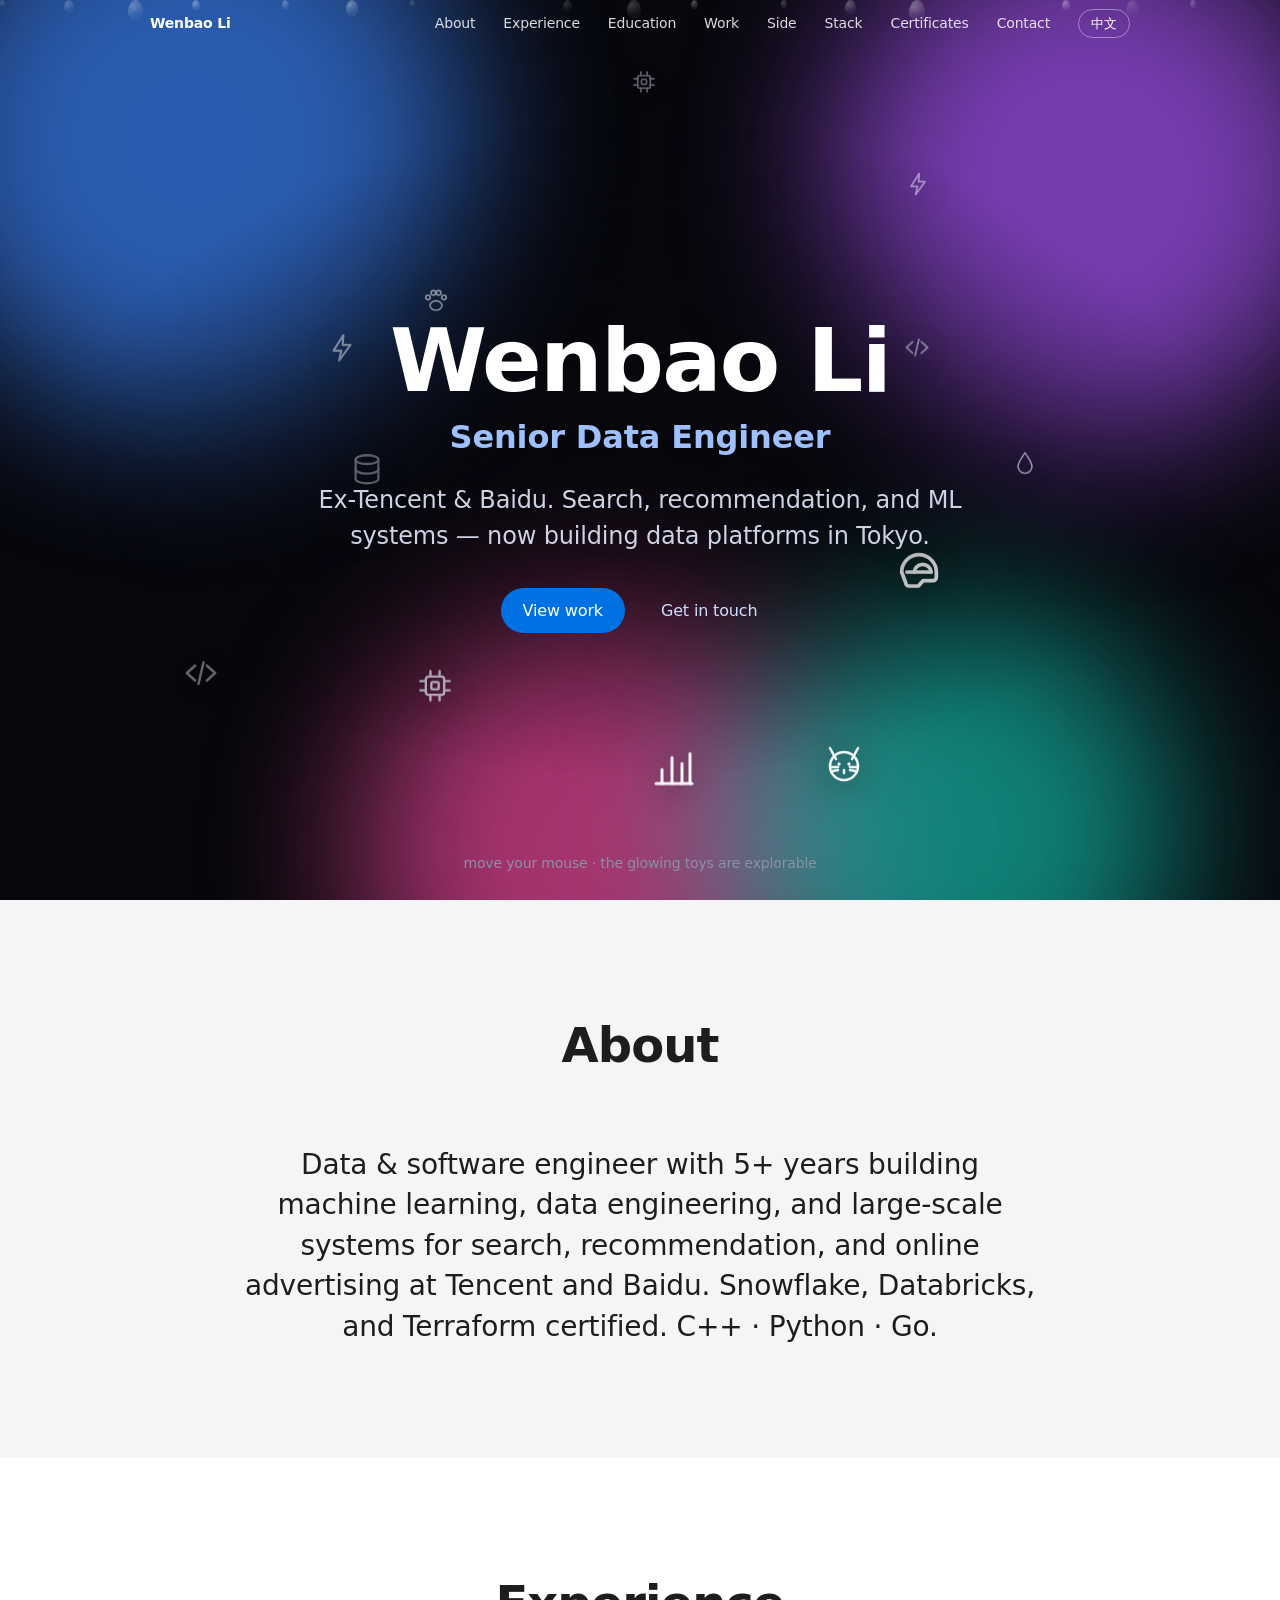
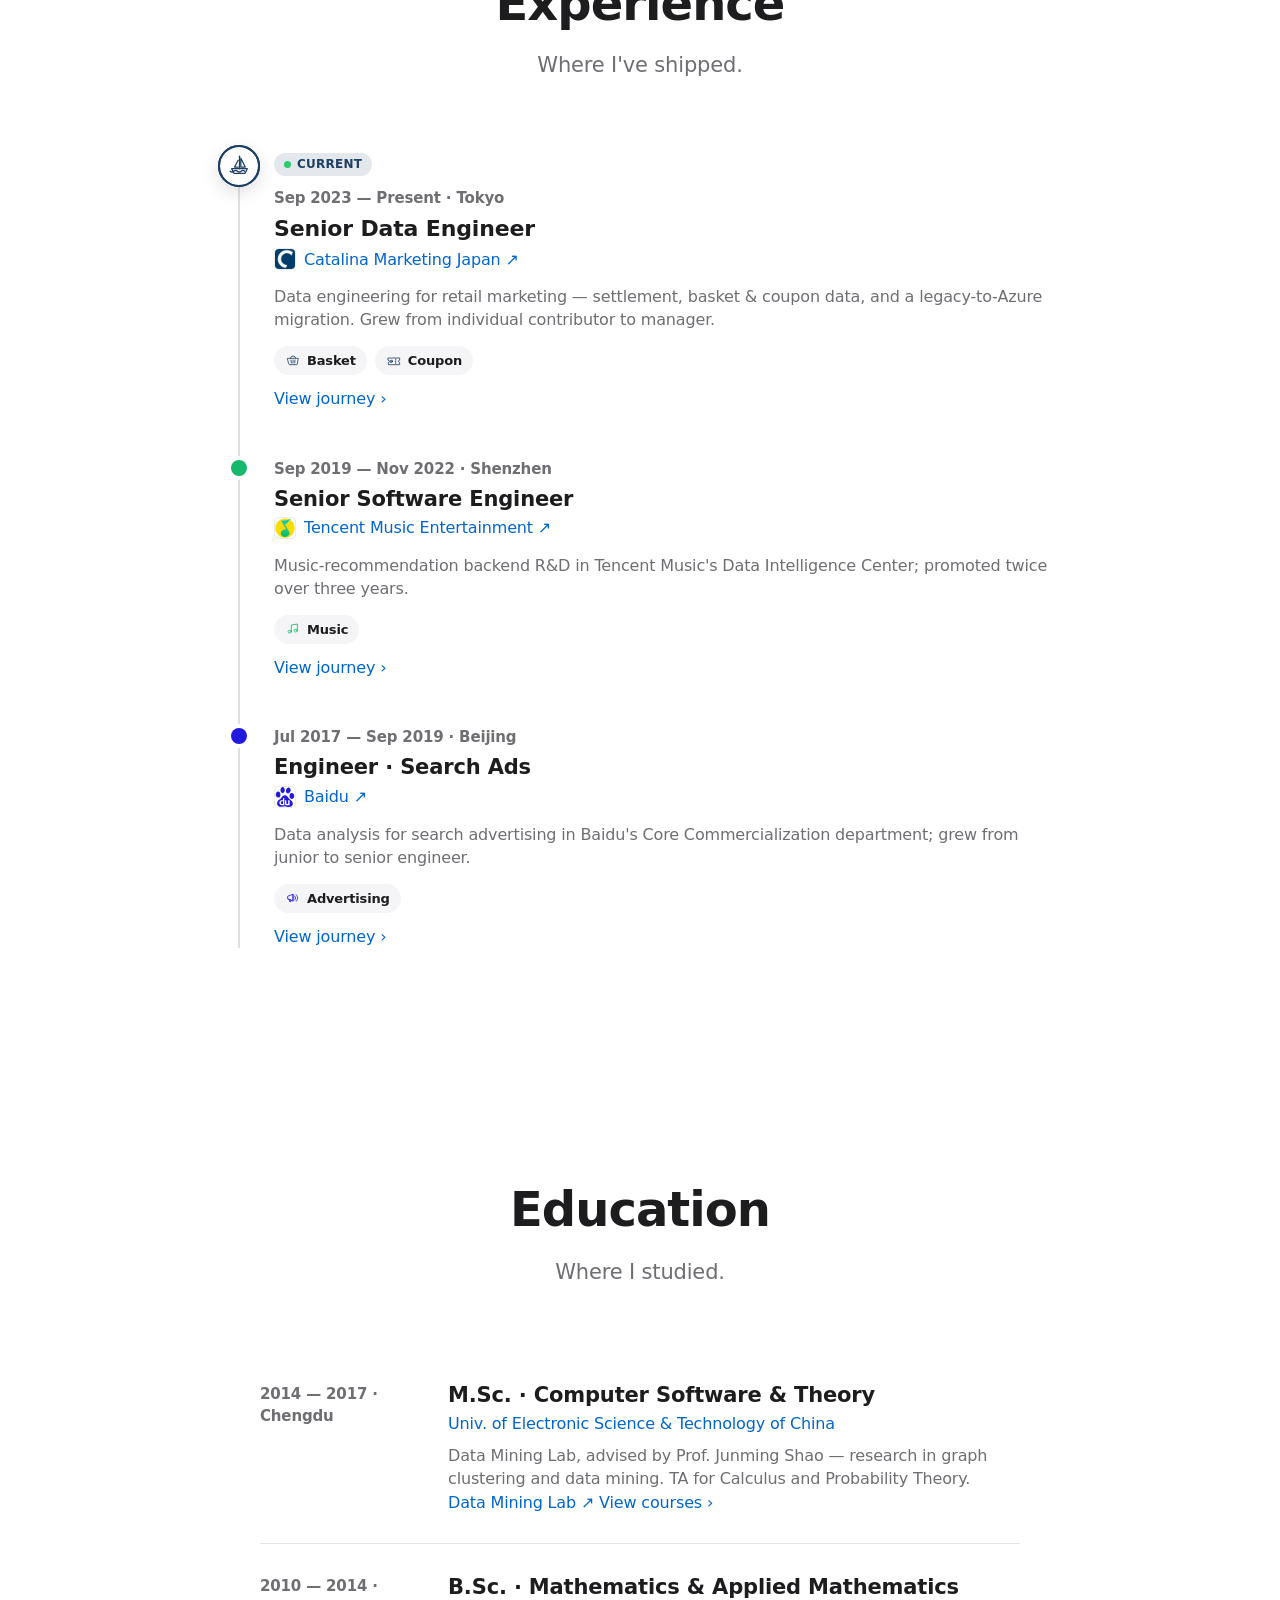
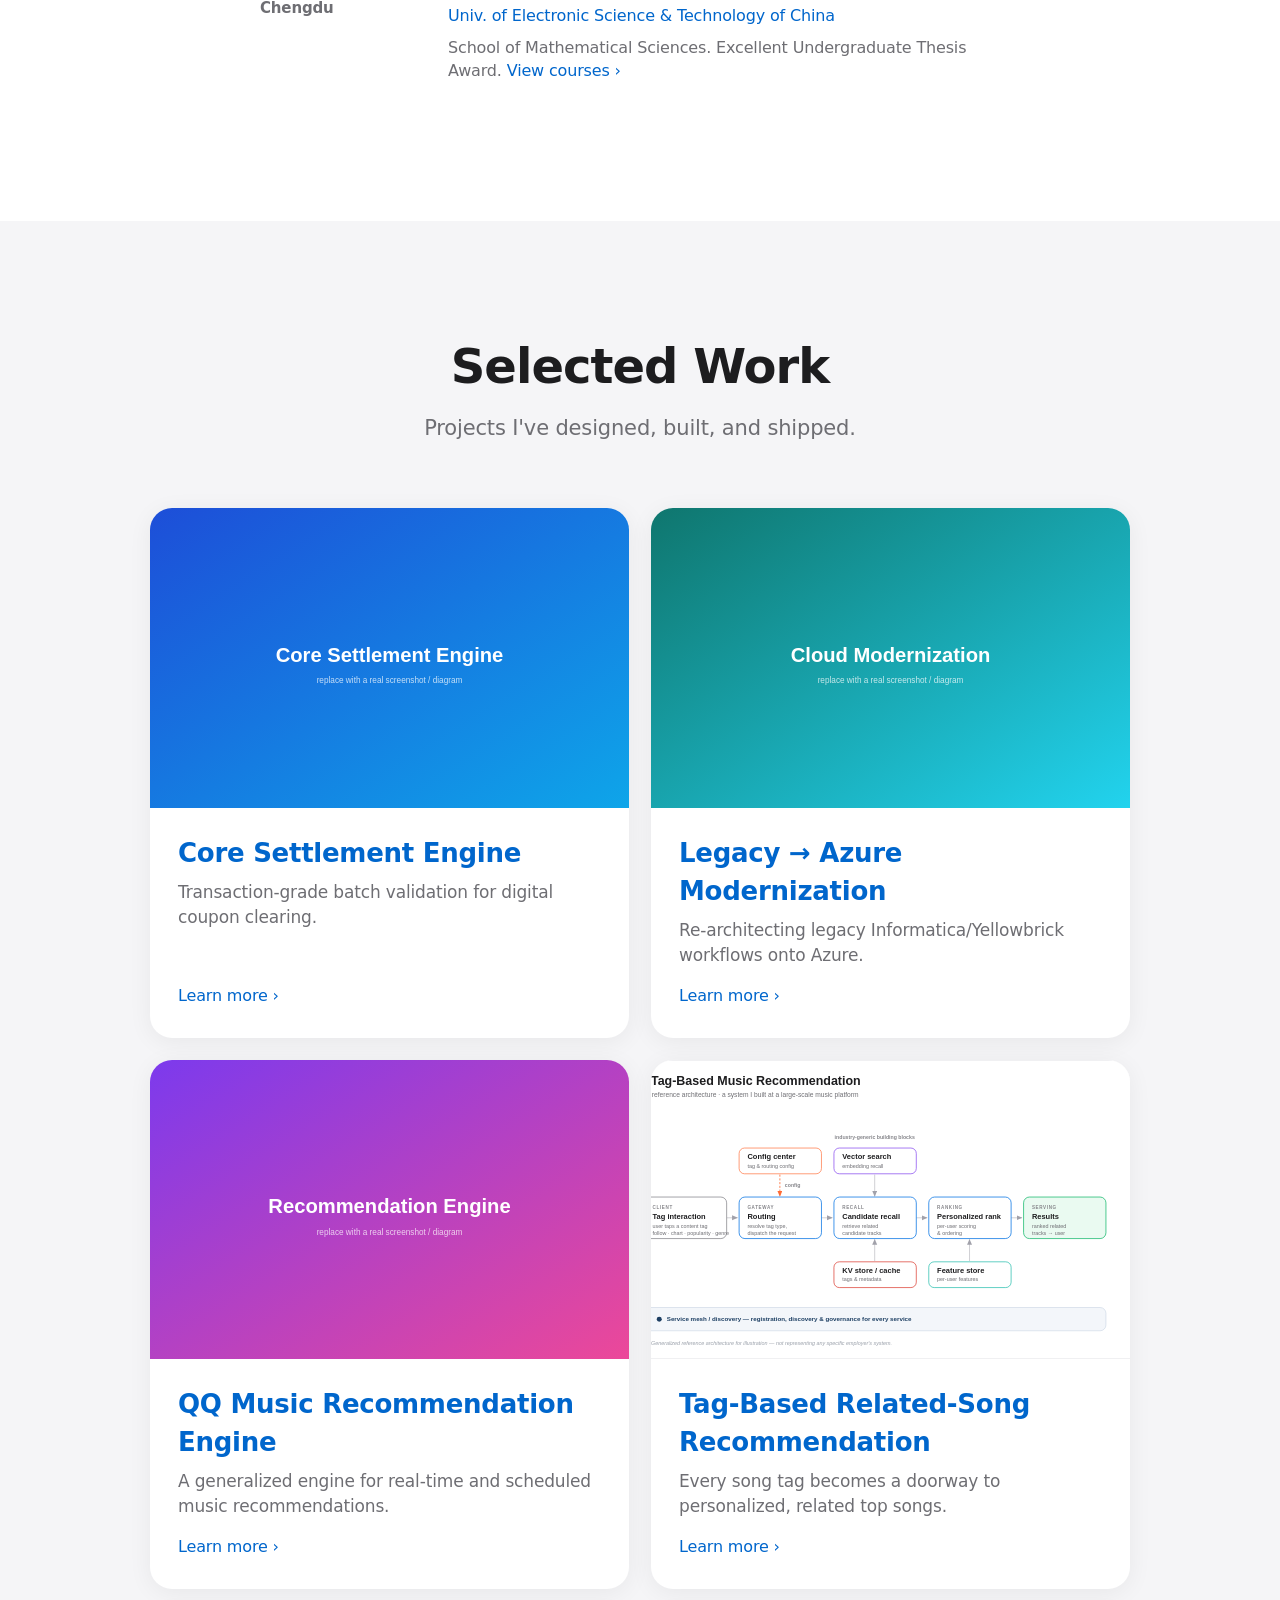
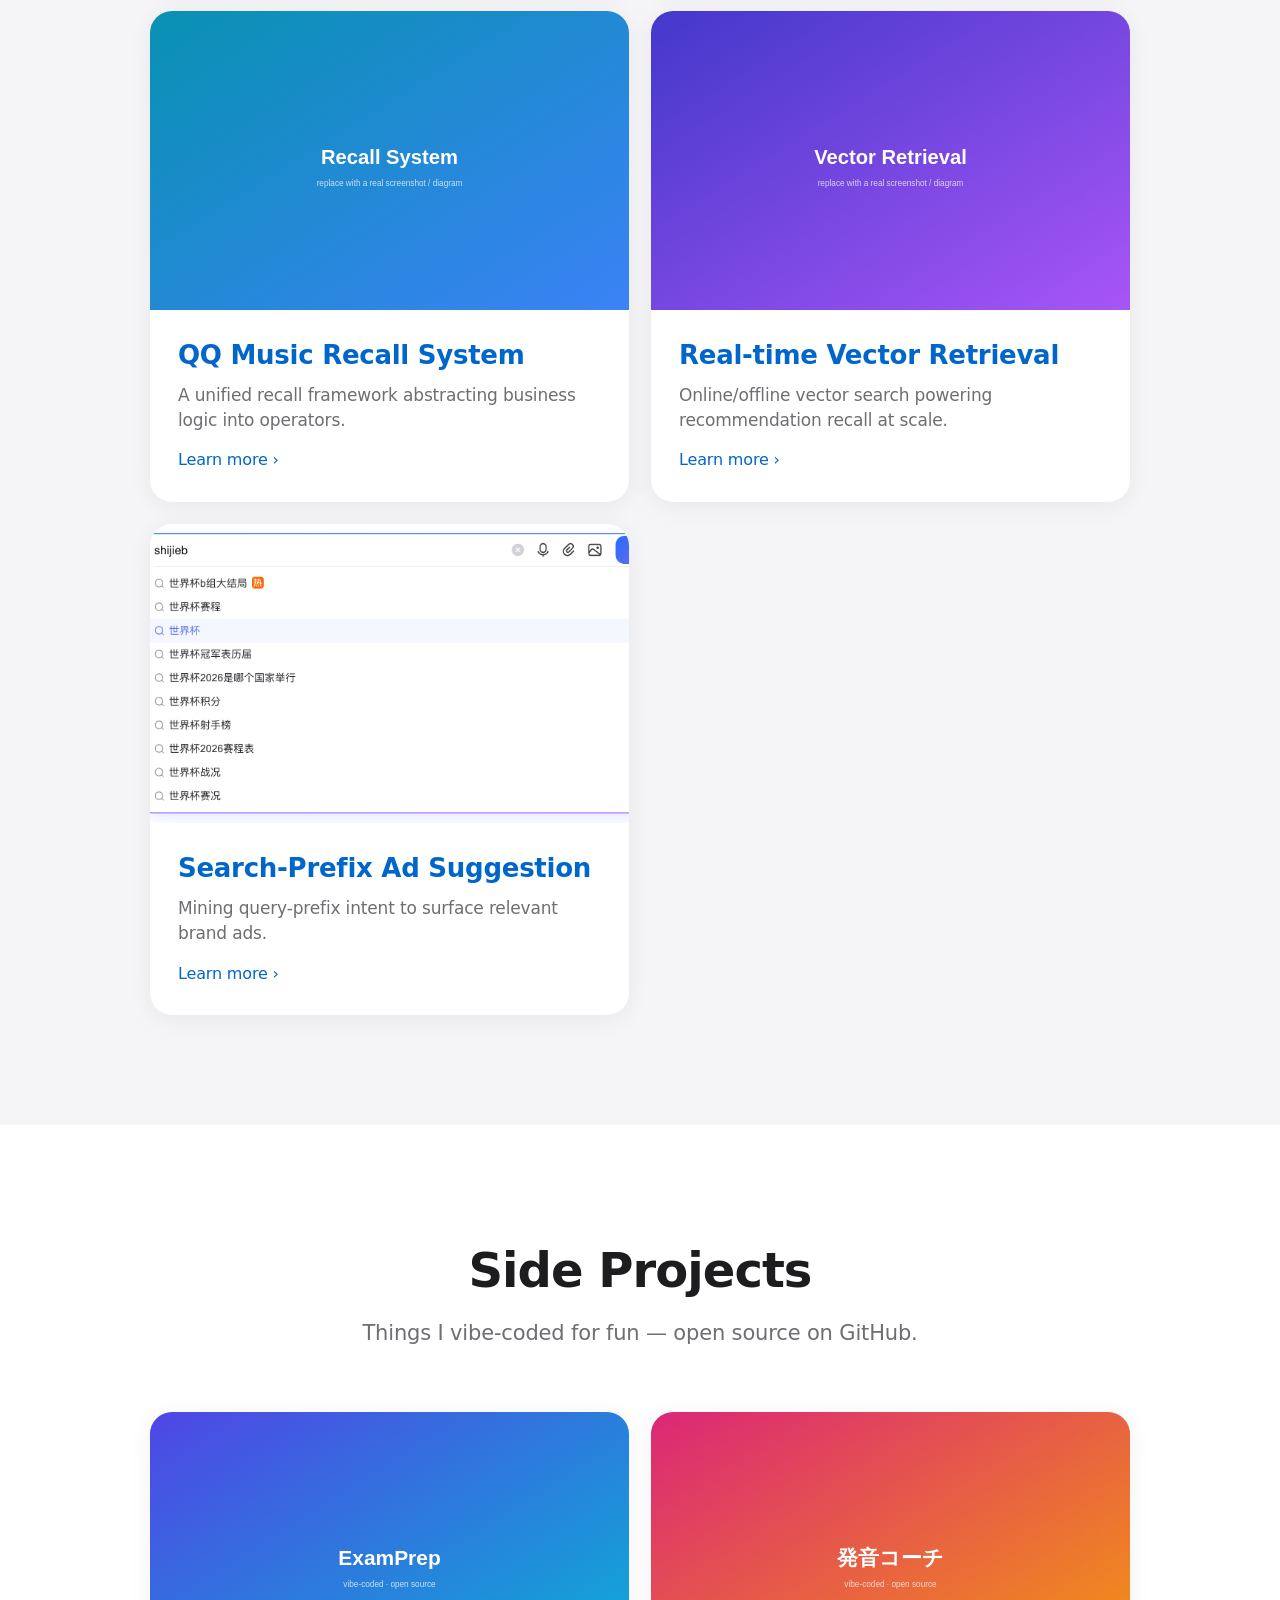
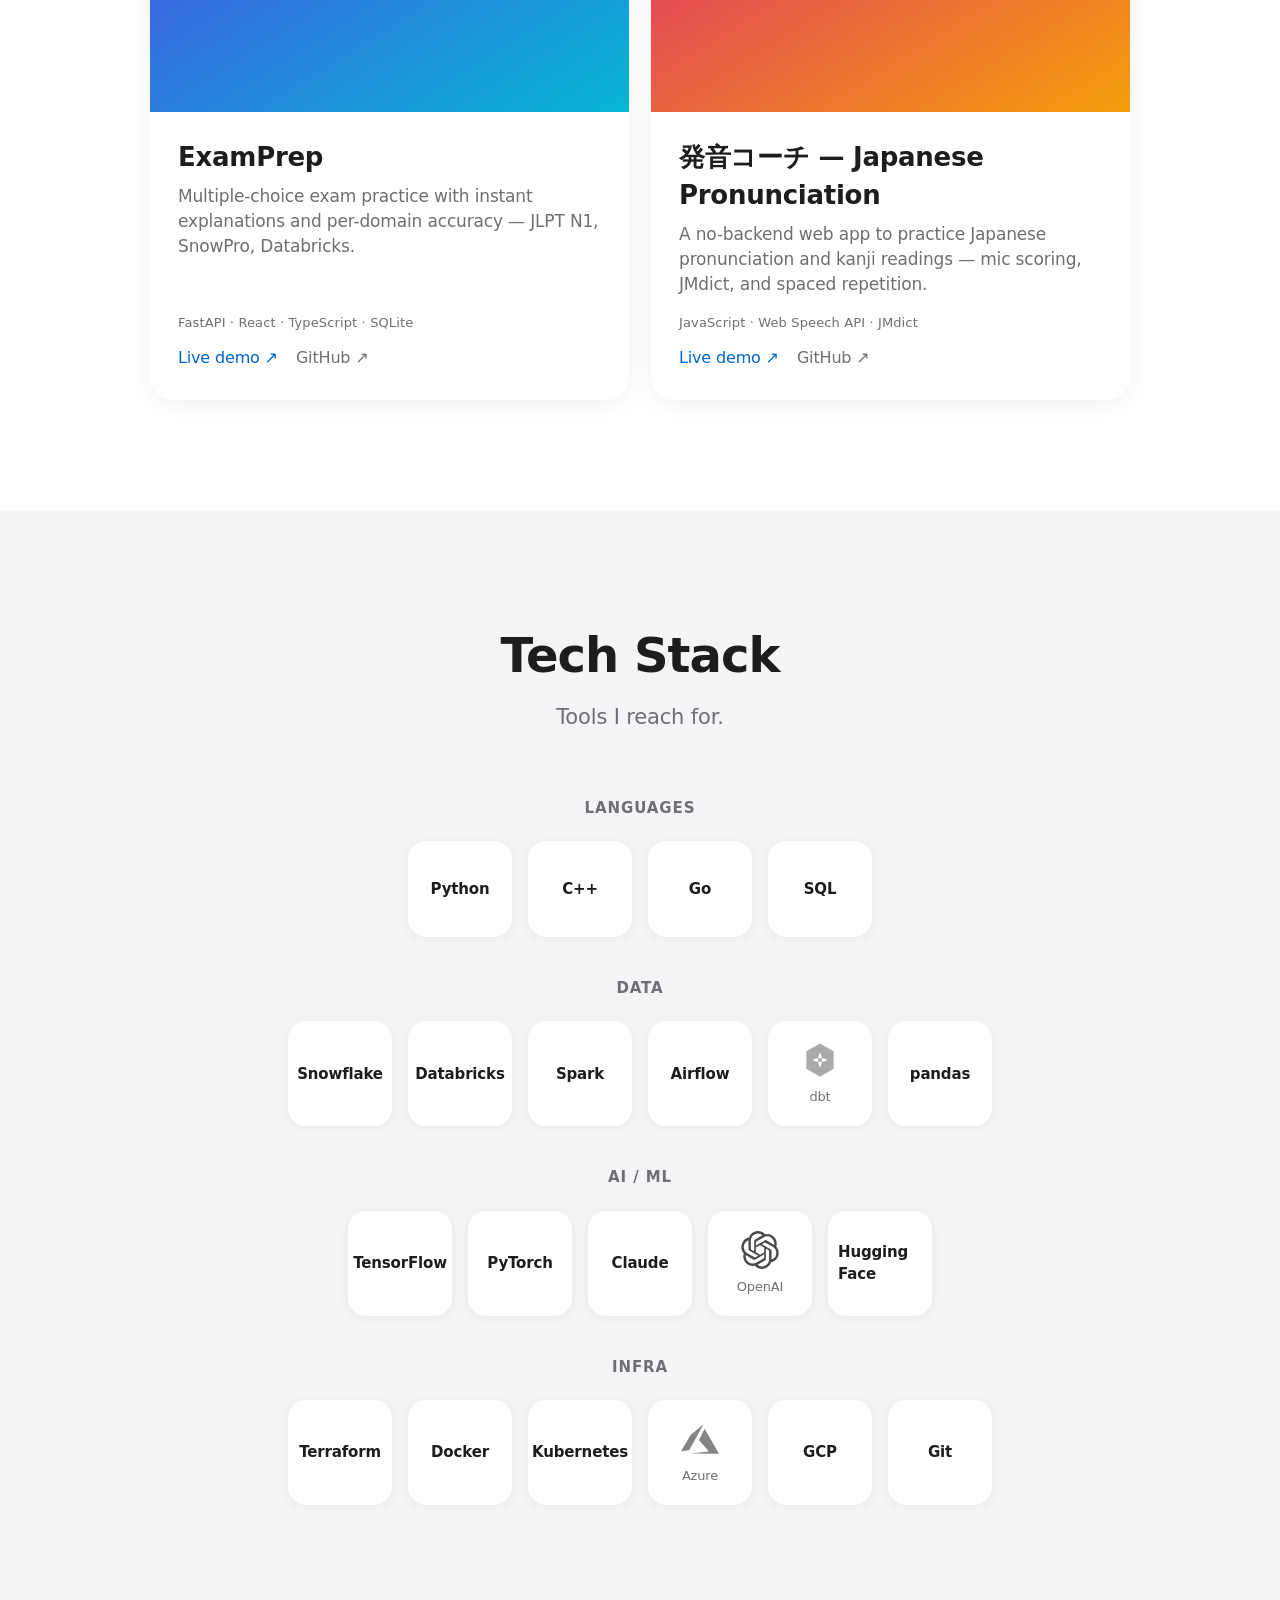
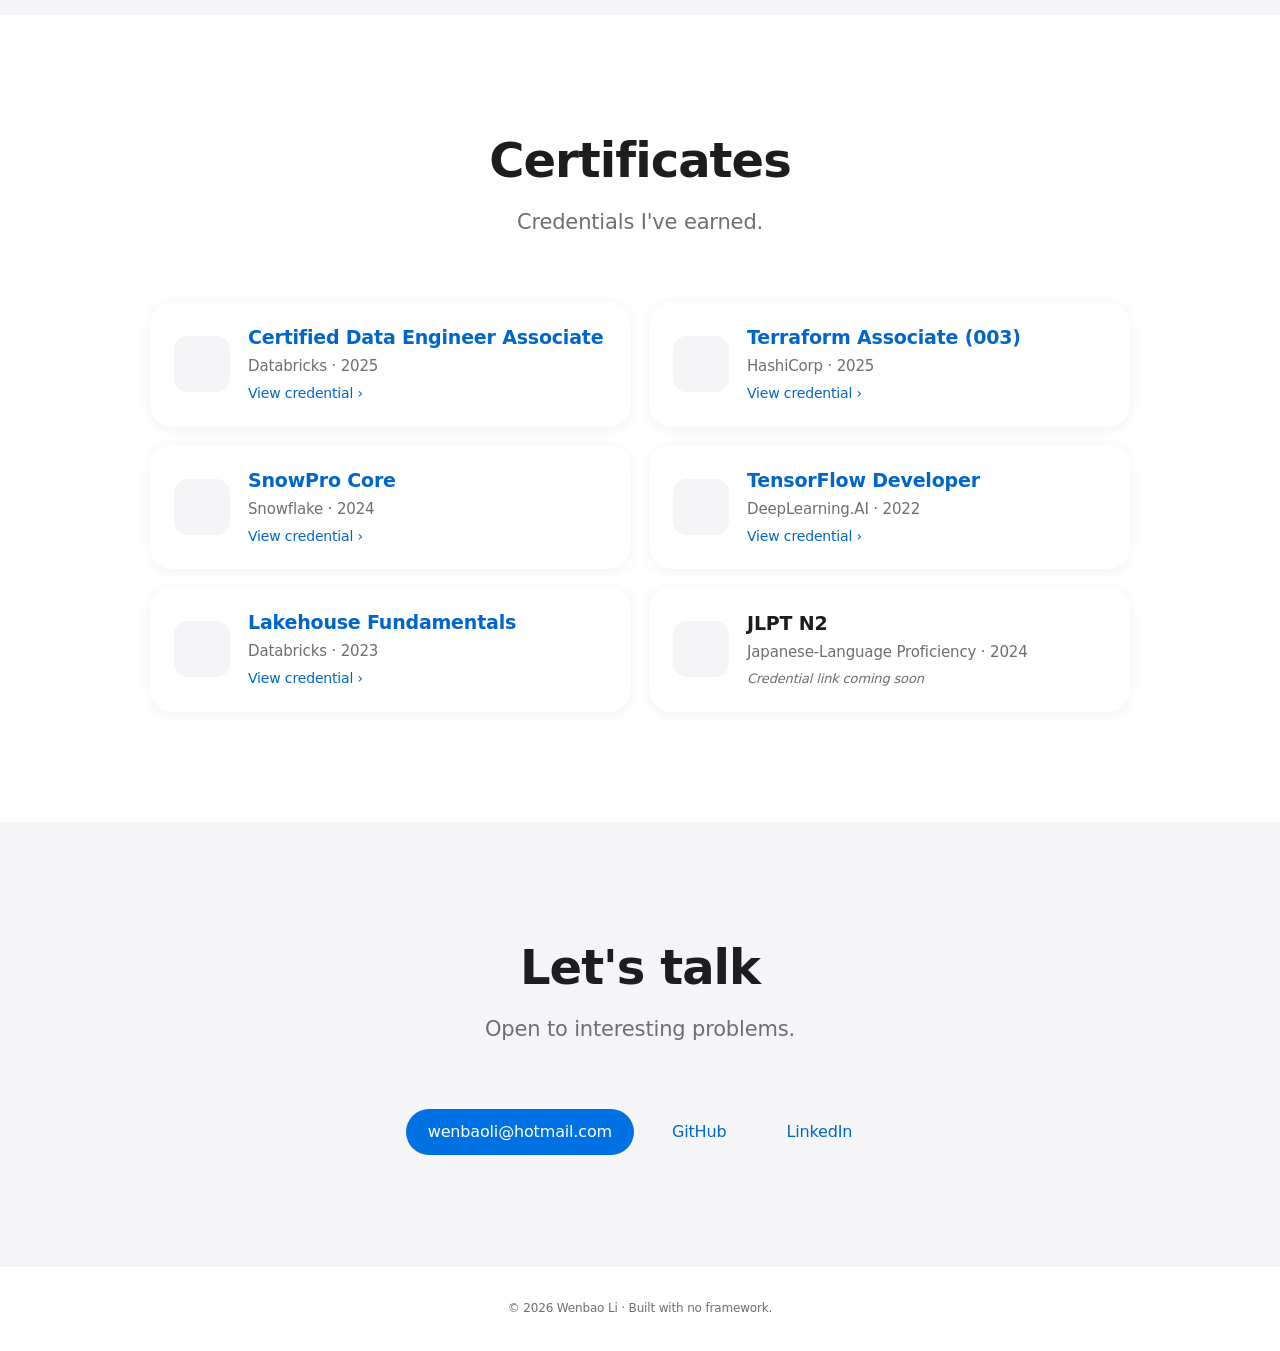
==== index.html @ 22fc4931 "Personal professional site Apple-style, pure-frontend bilingual portfolio (no framework, no build). " ====
<!doctype html>
<html lang="en">
<head>
  <meta charset="utf-8">
  <meta name="viewport" content="width=device-width, initial-scale=1">
  <title>Wenbao Li</title>
  <meta name="description" content="Wenbao Li — Data & AI Engineer. Data platforms, LLM agents, and quantitative systems.">
  <link rel="stylesheet" href="css/style.css">
  <script src="js/analytics.js"></script>
</head>
<body class="lang-en">

  <nav class="nav">
    <div class="nav-inner">
      <a class="brand" href="index.html" id="hero-brand">Wenbao Li</a>
      <span class="spacer"></span>
      <a class="link hide-sm" href="#about" id="nav-about">About</a>
      <a class="link hide-sm" href="#experience" id="nav-exp">Experience</a>
      <a class="link hide-sm" href="#education" id="nav-edu">Education</a>
      <a class="link hide-sm" href="#work" id="nav-work">Work</a>
      <a class="link hide-sm" href="#side" id="nav-side">Side</a>
      <a class="link hide-sm" href="#tech" id="nav-tech">Stack</a>
      <a class="link hide-sm" href="#certs" id="nav-certs">Certificates</a>
      <a class="link hide-sm" href="#contact" id="nav-contact">Contact</a>
      <button class="lang-toggle" id="lang-toggle">中文</button>
    </div>
  </nav>

  <header class="hero" id="hero">
    <div class="blob b1" data-depth="0.10"></div>
    <div class="blob b2" data-depth="0.14"></div>
    <div class="blob b3" data-depth="0.08"></div>
    <div class="blob b4" data-depth="0.12"></div>
    <div class="hero-drops" id="hero-drops"></div>
    <div class="hero-toys" id="hero-toys"></div>

    <div class="hero-content" id="hero-content">
      <h1 id="hero-name">Wenbao Li</h1>
      <div class="title" id="hero-title"></div>
      <p class="tagline" id="hero-tagline"></p>
      <div class="cta">
        <a class="btn btn-primary" href="#work" id="cta-work">View work</a>
        <a class="btn btn-ghost" href="#contact" id="cta-contact">Get in touch ›</a>
      </div>
    </div>
    <div class="hero-hint" id="hero-hint"></div>
  </header>

  <section id="about" class="alt about">
    <div class="wrap">
      <div class="section-head"><h2 id="about-h">About</h2></div>
      <p id="about-text"></p>
    </div>
  </section>

  <section id="experience">
    <div class="wrap">
      <div class="section-head"><h2 id="exp-h">Experience</h2><p id="exp-sub"></p></div>
      <div class="timeline spine" id="timeline"></div>
    </div>
  </section>

  <section id="education">
    <div class="wrap">
      <div class="section-head"><h2 id="edu-h">Education</h2><p id="edu-sub"></p></div>
      <div class="timeline" id="education-list"></div>
    </div>
  </section>

  <section id="work" class="alt">
    <div class="wrap">
      <div class="section-head"><h2 id="work-h">Selected Work</h2><p id="work-sub"></p></div>
      <div class="proj-grid" id="proj-grid"></div>
    </div>
  </section>

  <section id="side">
    <div class="wrap">
      <div class="section-head"><h2 id="side-h">Side Projects</h2><p id="side-sub"></p></div>
      <div class="proj-grid" id="side-grid"></div>
    </div>
  </section>

  <section id="tech" class="alt">
    <div class="wrap">
      <div class="section-head"><h2 id="tech-h">Tech Stack</h2><p id="tech-sub"></p></div>
      <div id="tech-grid"></div>
    </div>
  </section>

  <section id="certs">
    <div class="wrap">
      <div class="section-head"><h2 id="certs-h">Certificates</h2><p id="certs-sub"></p></div>
      <div class="cert-grid" id="cert-grid"></div>
    </div>
  </section>

  <section id="contact" class="alt contact">
    <div class="wrap">
      <div class="section-head"><h2 id="contact-h">Let's talk</h2><p id="contact-sub"></p></div>
      <div class="links" id="contact-links"></div>
    </div>
  </section>

  <footer>© <span id="year"></span> Wenbao Li · Built with no framework.</footer>

  <script src="js/icons.js"></script>
  <script src="js/data.js"></script>
  <script src="js/site.js"></script>
  <script>document.getElementById("year").textContent = new Date().getFullYear();</script>
</body>
</html>
---- css/style.css ----
/* Apple-style design system. Pure CSS, no dependencies. */

:root {
  --bg: #ffffff;
  --bg-alt: #f5f5f7;       /* Apple's section gray */
  --ink: #1d1d1f;          /* near-black text */
  --ink-soft: #6e6e73;     /* secondary text */
  --accent: #0071e3;       /* Apple blue */
  --accent-ink: #06c;
  --card-radius: 22px;
  --maxw: 1024px;
  --nav-h: 48px;
  --ease: cubic-bezier(.16,1,.3,1);
  --font: -apple-system, BlinkMacSystemFont, "SF Pro Text", "SF Pro Display",
          "Segoe UI", "PingFang SC", "Microsoft YaHei", system-ui, sans-serif;
}

* { box-sizing: border-box; margin: 0; padding: 0; }

html { scroll-behavior: smooth; -webkit-text-size-adjust: 100%; }

body {
  font-family: var(--font);
  color: var(--ink);
  background: var(--bg);
  line-height: 1.47;
  letter-spacing: -.01em;
  -webkit-font-smoothing: antialiased;
}

a { color: var(--accent-ink); text-decoration: none; }
a:hover { text-decoration: underline; }

img { max-width: 100%; display: block; }

.wrap { max-width: var(--maxw); margin: 0 auto; padding: 0 22px; }

/* ---------- Nav ---------- */
.nav {
  position: sticky; top: 0; z-index: 100;
  height: var(--nav-h);
  background: rgba(255,255,255,.72);
  backdrop-filter: saturate(180%) blur(20px);
  -webkit-backdrop-filter: saturate(180%) blur(20px);
  border-bottom: 1px solid rgba(0,0,0,.08);
}
.nav-inner {
  max-width: var(--maxw); margin: 0 auto; height: 100%;
  display: flex; align-items: center; gap: 28px;
  padding: 0 22px;
  font-size: 14px;
}
.nav .brand { font-weight: 600; color: var(--ink); }
.nav .spacer { flex: 1; }
.nav a.link { color: var(--ink); opacity: .85; }
.nav a.link:hover { opacity: 1; text-decoration: none; }
.lang-toggle {
  font: inherit; font-size: 13px; cursor: pointer;
  border: 1px solid rgba(0,0,0,.18); border-radius: 980px;
  background: transparent; color: var(--ink);
  padding: 4px 12px; transition: background .2s, border-color .2s;
}
.lang-toggle:hover { background: rgba(0,0,0,.05); }
@media (max-width: 640px) { .nav .link.hide-sm { display: none; } }

/* ---------- Hero (dark, interactive) ---------- */
.hero {
  position: relative; overflow: hidden;
  min-height: 100vh; margin-top: calc(-1 * var(--nav-h));
  display: flex; flex-direction: column; align-items: center; justify-content: center;
  text-align: center; padding: 0 22px;
  background: #07070c; color: #fff;
}
.hero .blob { position: absolute; border-radius: 50%; filter: blur(80px); opacity: .7; will-change: transform; }
.hero .b1 { width: 560px; height: 560px; background: #3b82f6; top: -140px; left: -90px; }
.hero .b2 { width: 520px; height: 520px; background: #a855f7; top: -80px; right: -70px; }
.hero .b3 { width: 500px; height: 500px; background: #ec4899; bottom: -200px; left: 28%; }
.hero .b4 { width: 460px; height: 460px; background: #14b8a6; bottom: -160px; right: 8%; }

.hero-drops { position: absolute; inset: 0; z-index: 1; pointer-events: none; overflow: hidden; }
.hero-drops .drop {
  position: absolute; border-radius: 50% 50% 50% 50% / 60% 60% 40% 40%;
  background: radial-gradient(circle at 35% 30%, rgba(255,255,255,.55), rgba(160,200,255,.10) 60%, transparent 70%);
  box-shadow: inset 0 0 6px rgba(255,255,255,.25);
  animation: drop-fall linear infinite;
}
@keyframes drop-fall { 0% { transform: translateY(-12vh); } 100% { transform: translateY(112vh); } }

.hero-toys { position: absolute; inset: 0; z-index: 2; }
.hero-toys .toy {
  position: absolute; will-change: transform; color: #eaf0ff;
  filter: drop-shadow(0 6px 16px rgba(0,0,0,.5));
}
.hero-toys .toy svg { display: block; width: 100%; height: 100%; }
.hero-toys a.toy { cursor: pointer; color: #fff; text-decoration: none; }
.hero-toys a.toy .ring {
  position: absolute; inset: -14px; border-radius: 50%;
  border: 1px solid transparent; transition: border-color .25s, box-shadow .25s;
}
.hero-toys a.toy:hover .ring { border-color: rgba(255,255,255,.35); box-shadow: 0 0 30px rgba(120,170,255,.45); }
.hero-toys a.toy:hover { color: #cfe0ff; }
.hero-toys a.toy .label {
  position: absolute; left: 50%; top: -30px; transform: translateX(-50%);
  white-space: nowrap; font-size: 12px; font-weight: 600; color: #0a0a10; background: #fff;
  padding: 4px 10px; border-radius: 980px; opacity: 0; transition: opacity .2s; pointer-events: none;
}
.hero-toys a.toy:hover .label { opacity: 1; }

.hero::after {
  content: ""; position: absolute; inset: 0; z-index: 3; pointer-events: none;
  background: radial-gradient(ellipse 62% 52% at 50% 50%, rgba(7,7,12,.6), transparent 70%);
}
.hero-content { position: relative; z-index: 4; pointer-events: none; padding-top: var(--nav-h); }
.hero-content .cta { pointer-events: auto; }
.hero-hint {
  position: absolute; bottom: 26px; left: 0; right: 0; z-index: 4;
  font-size: 14px; color: #8b90a6; pointer-events: none;
}
.hero h1 {
  font-size: clamp(44px, 8vw, 88px);
  line-height: 1.04; font-weight: 700; letter-spacing: -.02em;
}
.hero .title {
  font-size: clamp(21px, 3.6vw, 32px);
  font-weight: 600; color: #9fc0ff;
  margin-top: 8px;
}
.hero .tagline {
  font-size: clamp(17px, 2.4vw, 24px);
  color: #cdd2e4; font-weight: 400;
  max-width: 680px; margin: 22px auto 0;
}
.hero .cta { margin-top: 34px; display: flex; gap: 14px; justify-content: center; flex-wrap: wrap; }
.hero .btn-ghost { color: #cfe0ff; }

/* nav transparent while over the dark hero, solid after scrolling past it */
.nav.over-hero {
  background: transparent; backdrop-filter: none; -webkit-backdrop-filter: none;
  border-bottom-color: transparent;
}
.nav.over-hero .brand, .nav.over-hero a.link { color: #fff; }
.nav.over-hero .lang-toggle { color: #fff; border-color: rgba(255,255,255,.4); }
.nav.over-hero .lang-toggle:hover { background: rgba(255,255,255,.12); }

@media (prefers-reduced-motion: reduce) { .hero-drops .drop { animation: none; } }
.btn {
  display: inline-block; font-size: 16px; font-weight: 400;
  padding: 11px 22px; border-radius: 980px; transition: opacity .2s, background .2s;
}
.btn:hover { text-decoration: none; }
.btn-primary { background: var(--accent); color: #fff; }
.btn-primary:hover { background: #0077ed; }
.btn-ghost { color: var(--accent-ink); }
.btn-ghost:hover { text-decoration: underline; }

/* ---------- Section ---------- */
section { padding: clamp(60px, 9vw, 110px) 0; }
section.alt { background: var(--bg-alt); }
.section-head { text-align: center; max-width: 720px; margin: 0 auto clamp(36px, 6vw, 64px); }
.section-head h2 {
  font-size: clamp(30px, 4.6vw, 48px); font-weight: 700; letter-spacing: -.02em;
}
.section-head p { font-size: clamp(17px, 2.2vw, 21px); color: var(--ink-soft); margin-top: 12px; }
.eyebrow { font-size: 15px; font-weight: 600; color: var(--accent-ink); letter-spacing: .01em; }

/* ---------- About ---------- */
.about p { font-size: clamp(19px, 2.6vw, 28px); line-height: 1.45; max-width: 800px; margin: 0 auto; text-align: center; color: var(--ink); font-weight: 500; }

/* ---------- Experience timeline ---------- */
.timeline { max-width: 760px; margin: 0 auto; }
.tl-item {
  display: grid; grid-template-columns: 160px 1fr; gap: 28px;
  padding: 28px 0; border-top: 1px solid rgba(0,0,0,.1);
}
.tl-item:first-child { border-top: none; }
.tl-date { font-size: 15px; color: var(--ink-soft); font-weight: 600; padding-top: 3px; }
.tl-role { font-size: 21px; font-weight: 600; }
.tl-company { font-size: 16px; color: var(--accent-ink); margin: 2px 0 8px; }
.tl-summary { font-size: 16px; color: var(--ink-soft); }
.tl-link { font-weight: 500; white-space: nowrap; }
@media (max-width: 640px) { .tl-item { grid-template-columns: 1fr; gap: 6px; } }

/* Experience: left-rail timeline (scoped via .spine) — content uses full width */
.timeline.spine { position: relative; max-width: 820px; padding: 6px 0; }
.timeline.spine::before {
  content: ""; position: absolute; left: 8px; top: 6px; bottom: 6px;
  width: 2px; background: var(--line, rgba(0,0,0,.12));
}
.timeline.spine .tl-item {
  display: block; position: relative; width: 100%; text-align: left;
  padding: 0 0 44px 44px; border-top: none; grid-template-columns: none;
}
.timeline.spine .tl-item:last-child { padding-bottom: 0; }
.timeline.spine .tl-item::before {
  content: ""; position: absolute; left: 1px; top: 5px; width: 16px; height: 16px; border-radius: 50%;
  background: var(--co, var(--accent)); box-shadow: 0 0 0 4px var(--bg);
  transition: transform .3s var(--ease);
}
.timeline.spine .tl-item:hover::before { transform: scale(1.3); }
.timeline.spine .tl-date { margin-bottom: 4px; }
.timeline.spine .tl-company { display: block; margin: 2px 0 8px; }

/* company logo + data-domain chips */
.tl-company a { display: inline-flex; align-items: center; gap: 8px; }
.tl-company .co-logo {
  width: 22px; height: 22px; border-radius: 5px; object-fit: contain; flex: none;
  background: #fff; border: 1px solid rgba(0,0,0,.08);
}
.domain-chips { display: flex; flex-wrap: wrap; gap: 8px; margin-top: 14px; }
.domain-chip {
  display: inline-flex; align-items: center; gap: 6px; padding: 5px 11px; border-radius: 980px;
  background: var(--bg-alt); font-size: 13px; font-weight: 600; color: var(--ink);
  transition: transform .25s var(--ease), box-shadow .25s var(--ease);
}
.domain-chip svg { width: 16px; height: 16px; color: var(--co, var(--accent)); }
.timeline.spine .tl-item:hover .domain-chip { transform: translateY(-2px); box-shadow: 0 4px 12px rgba(0,0,0,.08); }
.tl-cta { margin-top: 12px; }

/* current role: docked ship node + live pulse + badge */
.timeline.spine .tl-item.current::before { display: none; }   /* replace the dot with the ship */
.tl-ship {
  position: absolute; top: -6px; width: 42px; height: 42px; border-radius: 50%;
  background: #fff; border: 2px solid var(--co, var(--accent)); color: var(--co, var(--accent));
  display: flex; align-items: center; justify-content: center; z-index: 3;
  box-shadow: 0 6px 18px rgba(0,0,0,.12); transition: transform .3s var(--ease);
}
.tl-ship svg { width: 25px; height: 25px; }
.tl-ship::after {
  content: ""; position: absolute; inset: -2px; border-radius: 50%;
  border: 2px solid var(--co, var(--accent)); animation: ship-ping 2.2s ease-out infinite;
}
@keyframes ship-ping { 0% { transform: scale(1); opacity: .55; } 100% { transform: scale(1.9); opacity: 0; } }
.timeline.spine .tl-item.current:hover .tl-ship { transform: scale(1.08); }
.timeline.spine .tl-item.current .tl-ship { left: -12px; }

.current-badge {
  display: inline-flex; align-items: center; gap: 6px; margin-bottom: 8px;
  font-size: 12px; font-weight: 700; letter-spacing: .02em; text-transform: uppercase;
  color: var(--co, var(--accent)); background: color-mix(in srgb, var(--co, #1d3f63) 12%, #fff);
  padding: 3px 10px; border-radius: 980px;
}
.current-badge i { width: 7px; height: 7px; border-radius: 50%; background: #2ecc71;
  box-shadow: 0 0 0 0 rgba(46,204,113,.6); animation: dot-pulse 1.8s ease-out infinite; }
@keyframes dot-pulse { 0% { box-shadow: 0 0 0 0 rgba(46,204,113,.6); } 70%,100% { box-shadow: 0 0 0 7px rgba(46,204,113,0); } }
.timeline.spine .tl-item.current .tl-role { font-size: 22px; }

@media (prefers-reduced-motion: reduce) { .tl-ship::after, .current-badge i { animation: none; } }
@media (max-width: 700px) {
  .timeline.spine .tl-item.current .tl-ship { left: -14px !important; right: auto !important; }
}

/* ---------- Project grid ---------- */
.proj-grid {
  display: grid; gap: 22px;
  grid-template-columns: repeat(2, 1fr);
}
@media (max-width: 760px) { .proj-grid { grid-template-columns: 1fr; } }
.proj-card {
  background: var(--bg); border-radius: var(--card-radius); overflow: hidden;
  display: flex; flex-direction: column;
  box-shadow: 0 4px 24px rgba(0,0,0,.06);
  transition: transform .4s var(--ease), box-shadow .4s var(--ease);
}
section.alt .proj-card { background: #fff; }
.proj-card:hover { transform: translateY(-6px); box-shadow: 0 14px 40px rgba(0,0,0,.12); }
.proj-figure { aspect-ratio: 16 / 10; background: var(--bg-alt); }
.proj-figure img { width: 100%; height: 100%; object-fit: cover; }
.proj-body { padding: 26px 28px 30px; flex: 1; display: flex; flex-direction: column; }
.proj-body h3 { font-size: 26px; font-weight: 700; letter-spacing: -.01em; }
.proj-body .one { font-size: 17px; color: var(--ink-soft); margin: 8px 0 16px; flex: 1; }
.proj-tech { font-size: 13px; color: var(--ink-soft); font-weight: 500; letter-spacing: .01em; margin-bottom: 14px; }
.proj-more { font-size: 16px; color: var(--accent-ink); font-weight: 500; }
.side-card .proj-figure { display: block; }
.side-card:hover { transform: translateY(-6px); box-shadow: 0 14px 40px rgba(0,0,0,.12); }
.side-links { display: flex; gap: 18px; align-items: center; }
.side-links a { font-size: 16px; font-weight: 500; }
.side-links .side-repo { color: var(--ink-soft); }
.side-links a:hover { text-decoration: underline; }
.proj-card:hover .proj-more { text-decoration: underline; }

/* ---------- Tech stack ---------- */
.tech-group { margin-bottom: 40px; }
.tech-group:last-child { margin-bottom: 0; }
.tech-group h4 { font-size: 15px; font-weight: 600; color: var(--ink-soft); text-align: center; margin-bottom: 22px; text-transform: uppercase; letter-spacing: .06em; }
.tech-row { display: flex; flex-wrap: wrap; justify-content: center; gap: 16px; }
.tech-chip {
  display: flex; flex-direction: column; align-items: center; justify-content: center; gap: 8px;
  width: 104px; min-height: 96px; padding: 20px 10px; border-radius: 18px;
  background: var(--bg); box-shadow: 0 2px 12px rgba(0,0,0,.05);
  transition: transform .3s var(--ease);
}
.tech-chip.no-ic span { font-size: 15px; font-weight: 600; color: var(--ink); }
section.alt .tech-chip { background: #fff; }
.tech-chip:hover { transform: translateY(-4px); }
.tech-chip img { width: 38px; height: 38px; filter: grayscale(1); opacity: .7; transition: filter .3s, opacity .3s; }
.tech-chip:hover img { filter: grayscale(0); opacity: 1; }
.tech-chip span { font-size: 13px; color: var(--ink-soft); }

/* ---------- Certificates ---------- */
.cert-grid { display: grid; gap: 18px; grid-template-columns: repeat(2, 1fr); }
@media (max-width: 720px) { .cert-grid { grid-template-columns: 1fr; } }
.cert-card {
  display: flex; gap: 18px; align-items: center;
  padding: 22px 24px; border-radius: var(--card-radius);
  background: #fff; box-shadow: 0 2px 14px rgba(0,0,0,.06);
  transition: transform .3s var(--ease), box-shadow .3s var(--ease);
}
a.cert-card:hover { transform: translateY(-4px); box-shadow: 0 12px 32px rgba(0,0,0,.1); text-decoration: none; }
.cert-ic {
  width: 56px; height: 56px; flex: none; border-radius: 14px;
  background: var(--bg-alt); display: flex; align-items: center; justify-content: center;
}
.cert-ic img { width: 34px; height: 34px; object-fit: contain; }
.cert-info h3 { font-size: 19px; font-weight: 600; letter-spacing: -.01em; }
.cert-meta { font-size: 15px; color: var(--ink-soft); margin-top: 3px; }
.cert-link { font-size: 14px; color: var(--accent-ink); font-weight: 500; margin-top: 6px; display: inline-block; }
.cert-pending { font-size: 13px; color: var(--ink-soft); font-style: italic; margin-top: 6px; display: inline-block; }

/* ---------- Contact / footer ---------- */
.contact { text-align: center; }
.contact .links { display: flex; gap: 16px; justify-content: center; flex-wrap: wrap; margin-top: 26px; }
footer { padding: 34px 22px; text-align: center; font-size: 12px; color: var(--ink-soft); border-top: 1px solid rgba(0,0,0,.08); }

/* ---------- Project detail page ---------- */
.detail-hero { padding: clamp(50px, 8vw, 90px) 0 clamp(30px, 5vw, 50px); }
.detail-back { font-size: 15px; color: var(--accent-ink); }
.detail-hero h1 { font-size: clamp(34px, 5.5vw, 60px); font-weight: 700; letter-spacing: -.02em; margin-top: 20px; }
.detail-hero .one { font-size: clamp(18px, 2.6vw, 26px); color: var(--ink-soft); margin-top: 12px; max-width: 720px; }
.detail-meta { display: flex; gap: 28px; flex-wrap: wrap; margin-top: 24px; font-size: 15px; color: var(--ink-soft); }
.detail-meta b { color: var(--ink); font-weight: 600; }
.detail-figure { border-radius: var(--card-radius); overflow: hidden; background: var(--bg-alt); margin: 12px 0 clamp(40px,6vw,70px); aspect-ratio: 16/9; }
.detail-figure img { width: 100%; height: 100%; object-fit: cover; }
.detail-body { max-width: 760px; margin: 0 auto; }
.detail-body p { font-size: 19px; line-height: 1.6; color: var(--ink); }
.detail-body h3 { font-size: 24px; font-weight: 700; margin: 40px 0 18px; }
.detail-body ul { list-style: none; }
.detail-body li { font-size: 18px; color: var(--ink); padding: 12px 0 12px 30px; position: relative; border-top: 1px solid rgba(0,0,0,.08); }
.detail-body li:before { content: "›"; position: absolute; left: 6px; color: var(--accent-ink); font-weight: 700; }
.detail-stack { display: flex; flex-wrap: wrap; gap: 12px; align-items: center; margin-top: 16px; }
.detail-stack > img { width: 30px; height: 30px; }
.detail-stack a.stack-logo { display: inline-flex; }
.detail-stack a.stack-logo img { width: 30px; height: 30px; transition: transform .2s var(--ease); }
.detail-stack a.stack-logo:hover img { transform: scale(1.14); }
/* bottom breathing room before the footer on detail pages */
#project-root, #topic-root, #tech-root, #edu-root, #company-root { display: block; padding-bottom: clamp(56px, 8vw, 96px); }
/* anchor scroll clears the sticky nav */
section { scroll-margin-top: 64px; }
.stack-chip { display: inline-flex; align-items: center; gap: 8px; padding: 7px 14px; border-radius: 980px;
  background: var(--bg-alt); font-size: 14px; font-weight: 500; color: var(--ink); }
a.stack-chip { color: var(--accent-ink); }
a.stack-chip:hover { text-decoration: none; background: rgba(0,0,0,.07); }
.stack-chip img { width: 18px; height: 18px; }
.topic-ic { display: inline-flex; vertical-align: middle; width: .9em; height: .9em; margin-right: .25em; color: var(--accent-ink); }
.topic-ic svg { width: 100%; height: 100%; }

/* company / journey page */
.co-line { display: flex; align-items: center; gap: 11px; flex-wrap: wrap; margin-top: 14px;
  font-size: clamp(19px, 2.6vw, 26px); font-weight: 600; }
.co-line a { color: var(--accent-ink); }
.co-logo-lg { width: 34px; height: 34px; border-radius: 8px; object-fit: contain; background: #fff; border: 1px solid rgba(0,0,0,.08); flex: none; }
.ment-stat { display: inline-flex; align-items: center; gap: 9px; margin-top: 18px; font-size: 15px; font-weight: 600; color: var(--co, var(--accent)); }
.ment-stat svg { width: 22px; height: 22px; }
.jrny { position: relative; margin-top: 4px; }
.jrny::before { content: ""; position: absolute; left: 6px; top: 8px; bottom: 8px; width: 2px; background: rgba(0,0,0,.1); }
.jrny-item { position: relative; display: grid; grid-template-columns: 110px 1fr; gap: 22px; padding: 0 0 26px 28px; }
.jrny-item:last-child { padding-bottom: 0; }
.jrny-item::before { content: ""; position: absolute; left: 0; top: 5px; width: 14px; height: 14px; border-radius: 50%; background: var(--co, var(--accent)); box-shadow: 0 0 0 4px var(--bg); }
.jrny-date { font-size: 14px; font-weight: 600; color: var(--ink-soft); padding-top: 3px; }
.jrny-title { font-size: 18px; font-weight: 600; }
.jrny-level {
  display: inline-block; font-size: 11px; font-weight: 700; letter-spacing: .04em;
  color: var(--co, var(--accent)); background: color-mix(in srgb, var(--co, #0071e3) 13%, #fff);
  padding: 2px 8px; border-radius: 6px; margin-right: 9px; vertical-align: 2px;
}
.jrny-note { font-size: 15px; color: var(--ink-soft); margin-top: 3px; }
@media (max-width: 640px) { .jrny-item { grid-template-columns: 1fr; gap: 4px; } }

/* education transcript page */
.edu-body h3 { font-size: 20px; font-weight: 700; margin: 36px 0 14px; }
.edu-body h3:first-child { margin-top: 0; }
.course-grid { display: grid; grid-template-columns: repeat(2, 1fr); gap: 0 36px; }
@media (max-width: 640px) { .course-grid { grid-template-columns: 1fr; } }
.course { display: flex; justify-content: space-between; align-items: baseline; gap: 14px;
  padding: 11px 0; border-top: 1px solid rgba(0,0,0,.08); font-size: 16px; }
.course-name { color: var(--ink); }
.course-score { color: var(--ink-soft); font-variant-numeric: tabular-nums; font-weight: 600; white-space: nowrap; }

/* tech tag page */
.tech-bigic { display: inline-flex; vertical-align: middle; width: .95em; height: .95em; margin-right: .3em; }
.tech-bigic img { width: 100%; height: 100%; object-fit: contain; }
.level-bar { margin-top: 18px; max-width: 360px; height: 8px; border-radius: 999px; background: rgba(0,0,0,.1); overflow: hidden; }
.level-bar span { display: block; height: 100%; border-radius: 999px; background: linear-gradient(90deg, #0071e3, #14b8a6); }
.tech-projs { display: grid; gap: 14px; }
.tech-proj { display: flex; gap: 16px; align-items: center; padding: 14px; border-radius: 18px; background: var(--bg-alt); transition: transform .3s var(--ease); }
.tech-proj:hover { transform: translateY(-3px); text-decoration: none; }
.tech-proj img { width: 96px; height: 64px; object-fit: cover; border-radius: 10px; flex: none; }
.tech-proj h4 { font-size: 18px; font-weight: 600; color: var(--ink); }
.tech-proj p { font-size: 15px; color: var(--ink-soft); margin-top: 2px; }
.muted { color: var(--ink-soft); font-size: 17px; }

/* ---------- Project screenshot gallery ---------- */
.proj-gallery {
  max-width: var(--maxw); margin: 8px auto 0; padding: 0 22px;
  display: grid; gap: 28px 24px; justify-content: center;
  grid-template-columns: repeat(auto-fit, minmax(180px, 232px));
}
.proj-gallery .shot { margin: 0; }
.proj-gallery img {
  width: 100%; display: block; border-radius: 20px;
  border: 1px solid rgba(0,0,0,.06); box-shadow: 0 10px 34px rgba(0,0,0,.14);
}
.proj-gallery figcaption { font-size: 13px; color: var(--ink-soft); text-align: center; margin-top: 12px; line-height: 1.45; }

/* ---------- Scroll reveal ---------- */
.reveal { opacity: 0; transform: translateY(28px); transition: opacity .7s var(--ease), transform .7s var(--ease); }
.reveal.in { opacity: 1; transform: none; }
@media (prefers-reduced-motion: reduce) {
  .reveal { opacity: 1; transform: none; transition: none; }
  html { scroll-behavior: auto; }
}

/* hide inactive language; [data-lang] elements toggled by JS via body class */
[data-i18n] { display: none; }
body.lang-en [data-i18n="en"], body.lang-zh [data-i18n="zh"] { display: revert; }
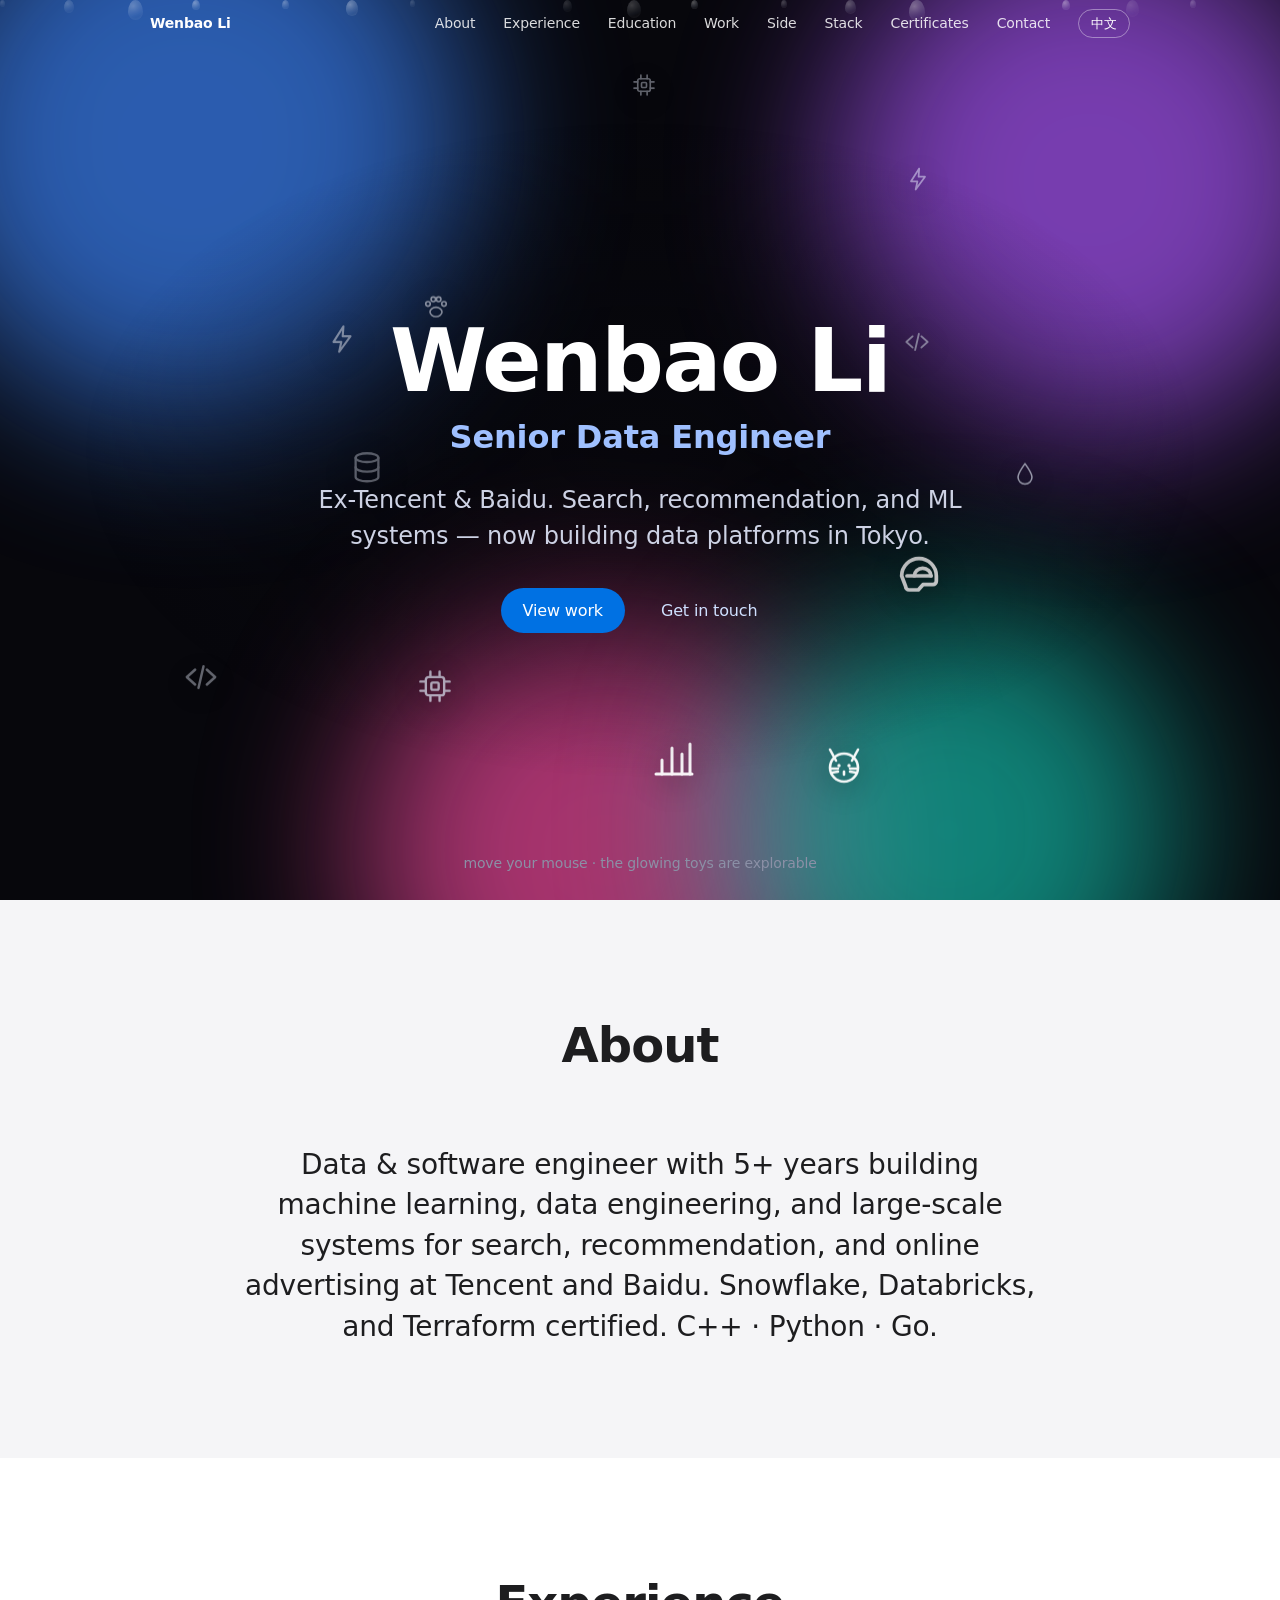
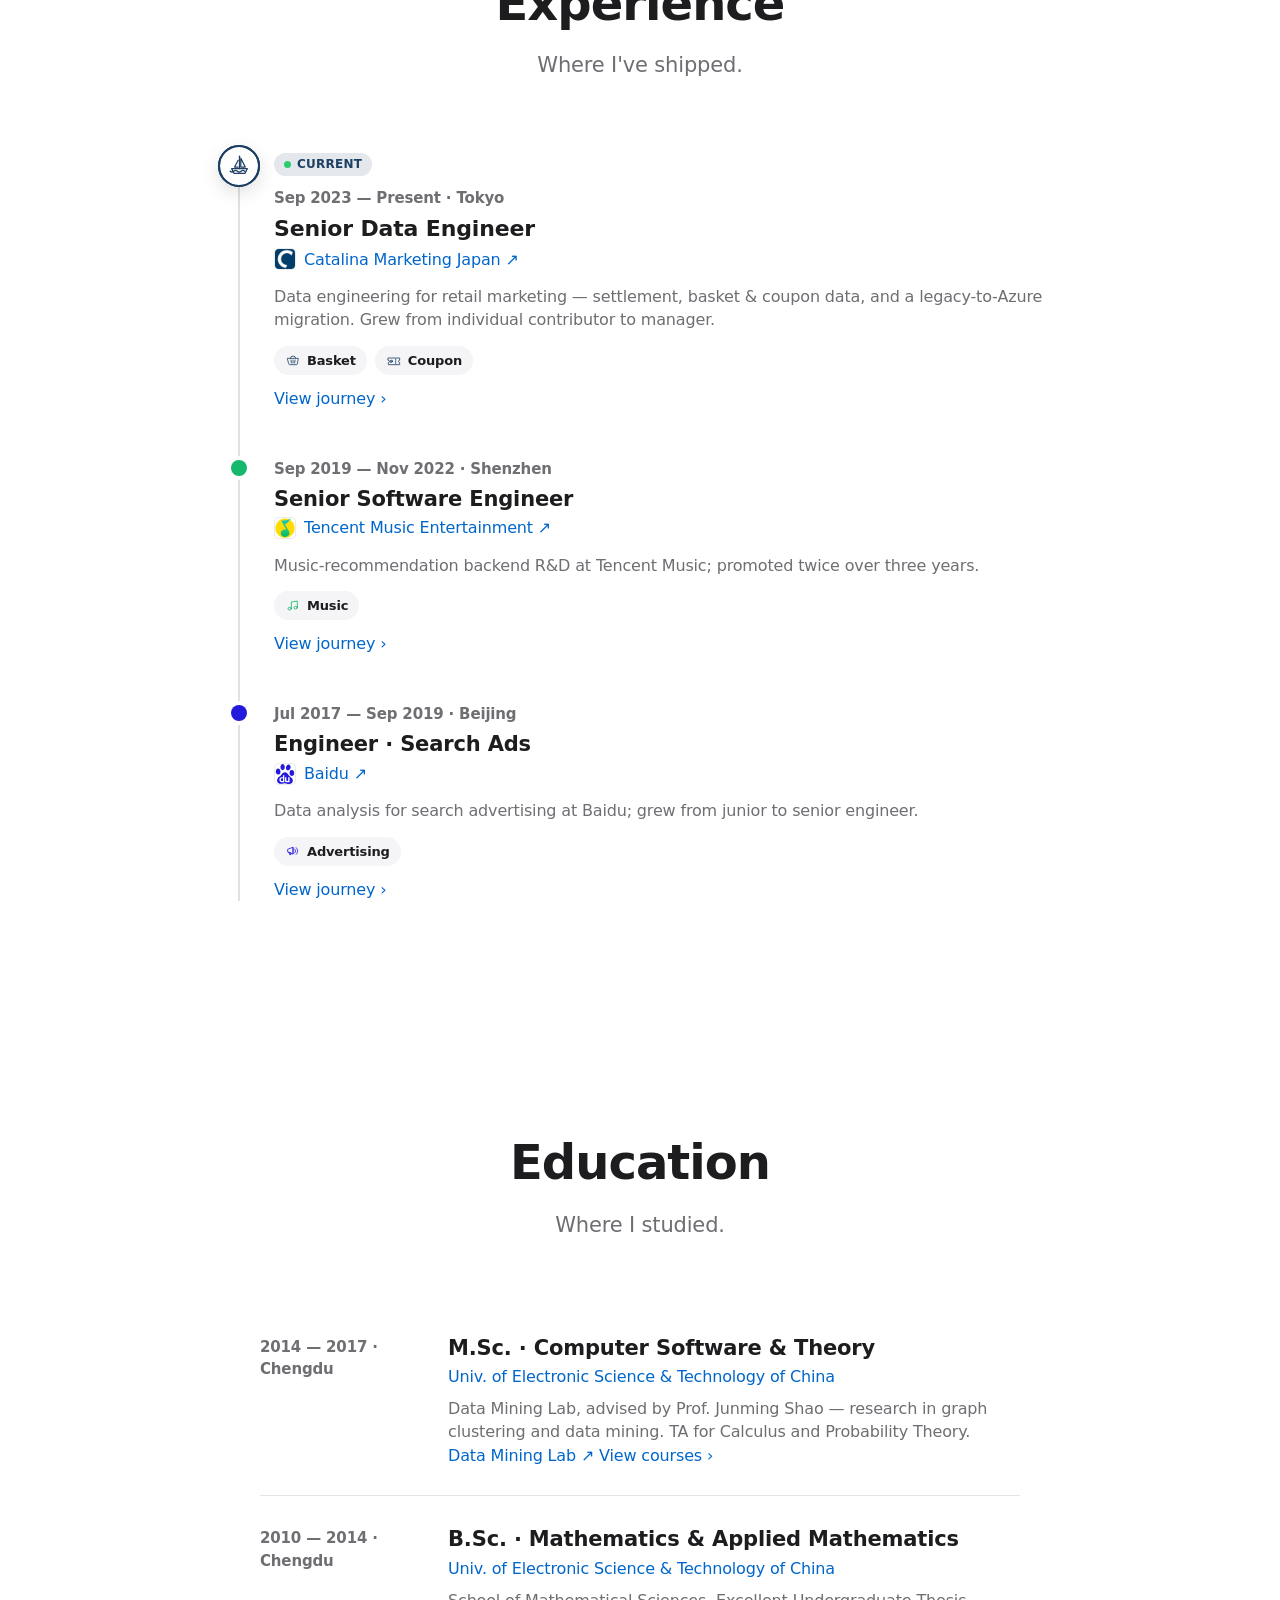
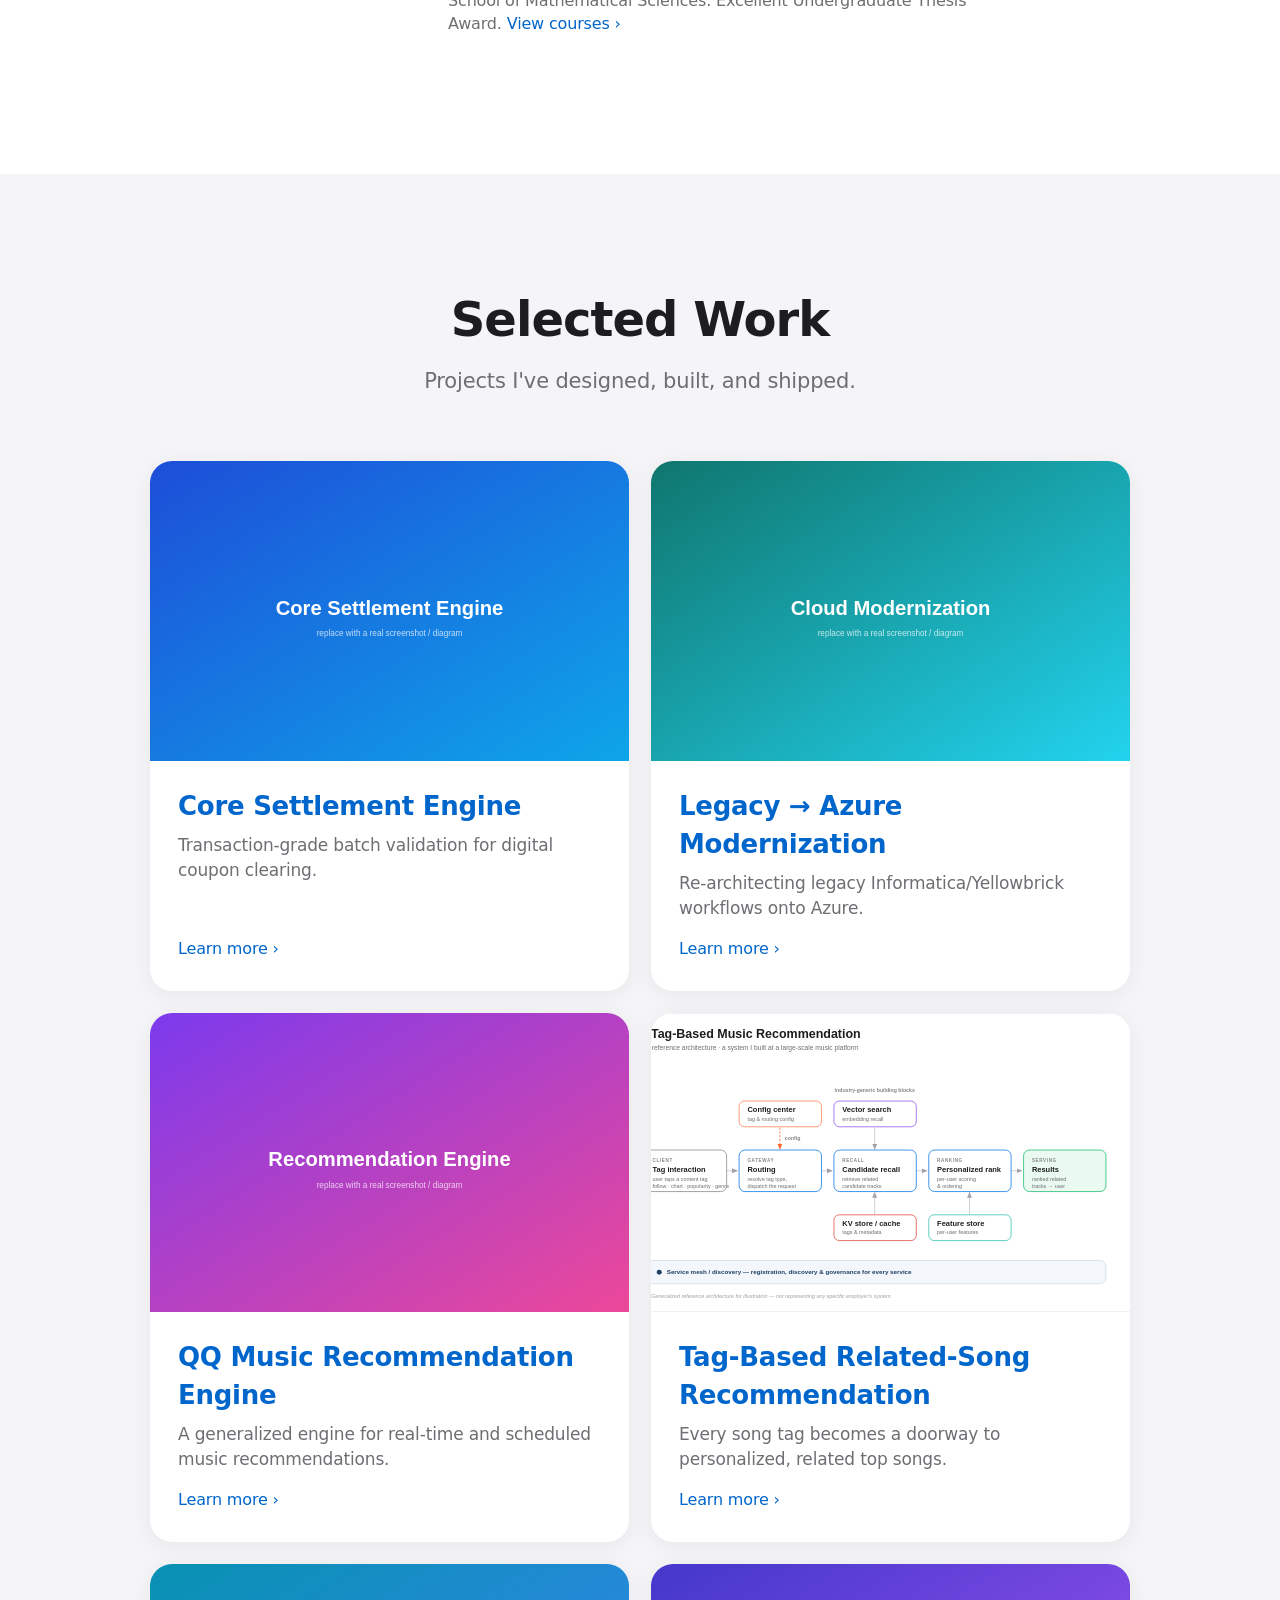
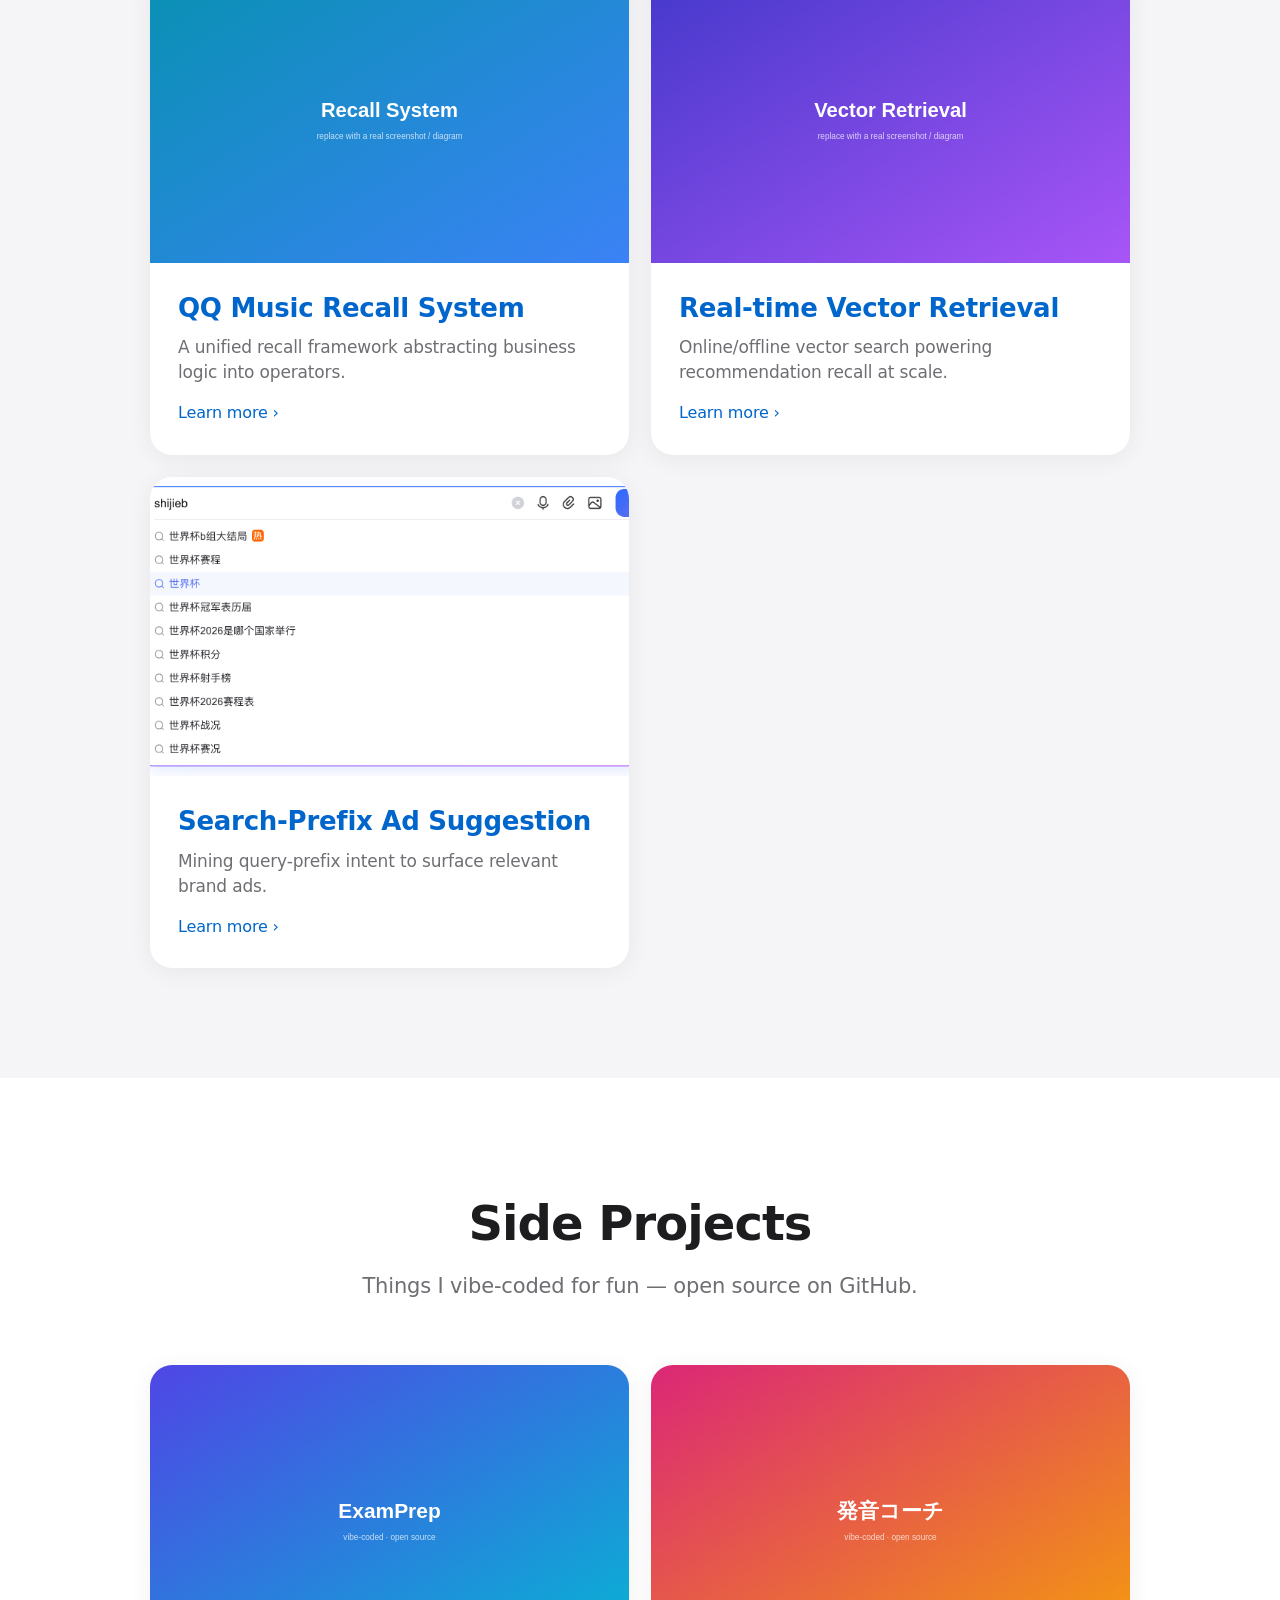
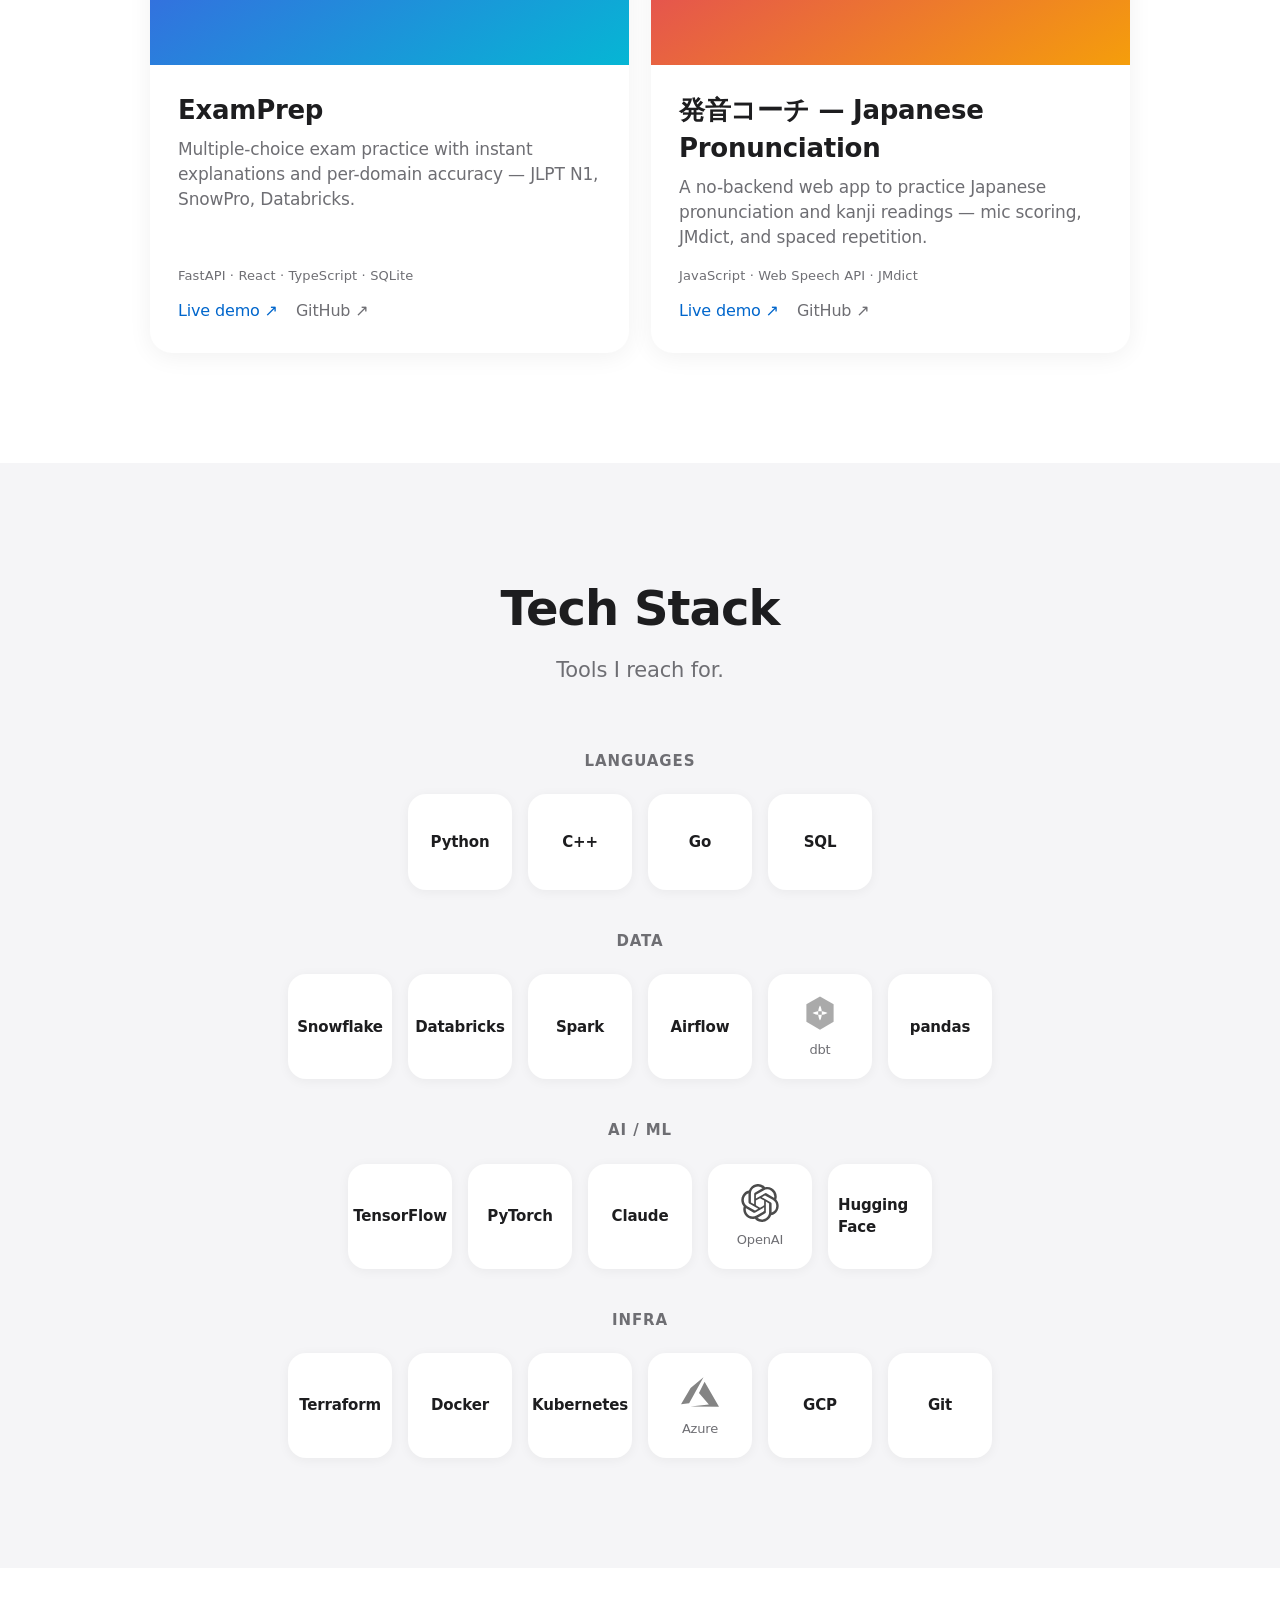
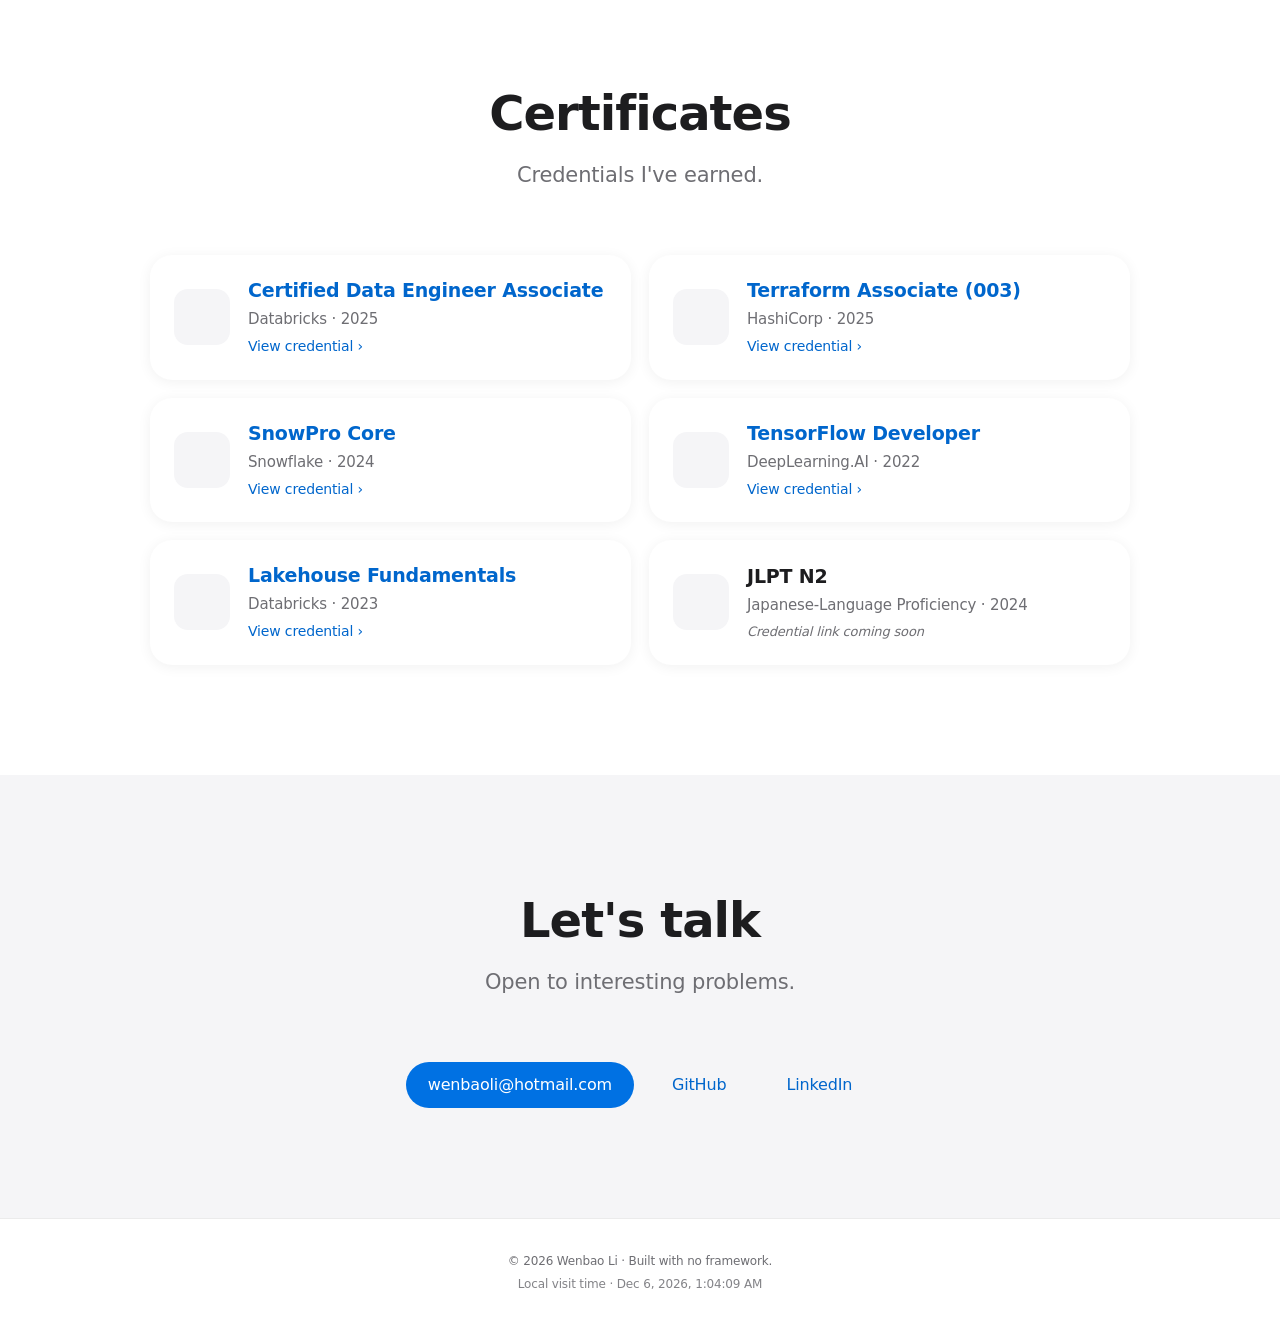
==== commit 2d56e3f3: "Footer: show live local visit time Co-Authored-By: Claude Opus 4.8 <noreply@anthropic.com>" ====
--- a/index.html
+++ b/index.html
@@ -102,11 +102,11 @@
     </div>
   </section>
 
-  <footer>© <span id="year"></span> Wenbao Li · Built with no framework.</footer>
+  <footer>© <span id="year"></span> Wenbao Li · Built with no framework.<br><span id="visit-time" class="visit-time"></span></footer>
 
   <script src="js/icons.js"></script>
   <script src="js/data.js"></script>
   <script src="js/site.js"></script>
-  <script>document.getElementById("year").textContent = new Date().getFullYear();</script>
+  <script src="js/footer.js"></script>
 </body>
 </html>
--- a/css/style.css
+++ b/css/style.css
@@ -320,6 +320,7 @@
 .contact { text-align: center; }
 .contact .links { display: flex; gap: 16px; justify-content: center; flex-wrap: wrap; margin-top: 26px; }
 footer { padding: 34px 22px; text-align: center; font-size: 12px; color: var(--ink-soft); border-top: 1px solid rgba(0,0,0,.08); }
+.visit-time { display: inline-block; margin-top: 6px; opacity: .85; font-variant-numeric: tabular-nums; }
 
 /* ---------- Project detail page ---------- */
 .detail-hero { padding: clamp(50px, 8vw, 90px) 0 clamp(30px, 5vw, 50px); }
@@ -341,6 +342,9 @@
 .detail-stack a.stack-logo { display: inline-flex; }
 .detail-stack a.stack-logo img { width: 30px; height: 30px; transition: transform .2s var(--ease); }
 .detail-stack a.stack-logo:hover img { transform: scale(1.14); }
+.skill-chips { display: flex; flex-wrap: wrap; gap: 9px; margin-top: 6px; }
+.skill-chip { display: inline-flex; align-items: center; padding: 7px 14px; border-radius: 980px;
+  font-size: 14px; font-weight: 600; color: var(--accent-ink); background: rgba(0,113,227,.08); }
 /* bottom breathing room before the footer on detail pages */
 #project-root, #topic-root, #tech-root, #edu-root, #company-root { display: block; padding-bottom: clamp(56px, 8vw, 96px); }
 /* anchor scroll clears the sticky nav */
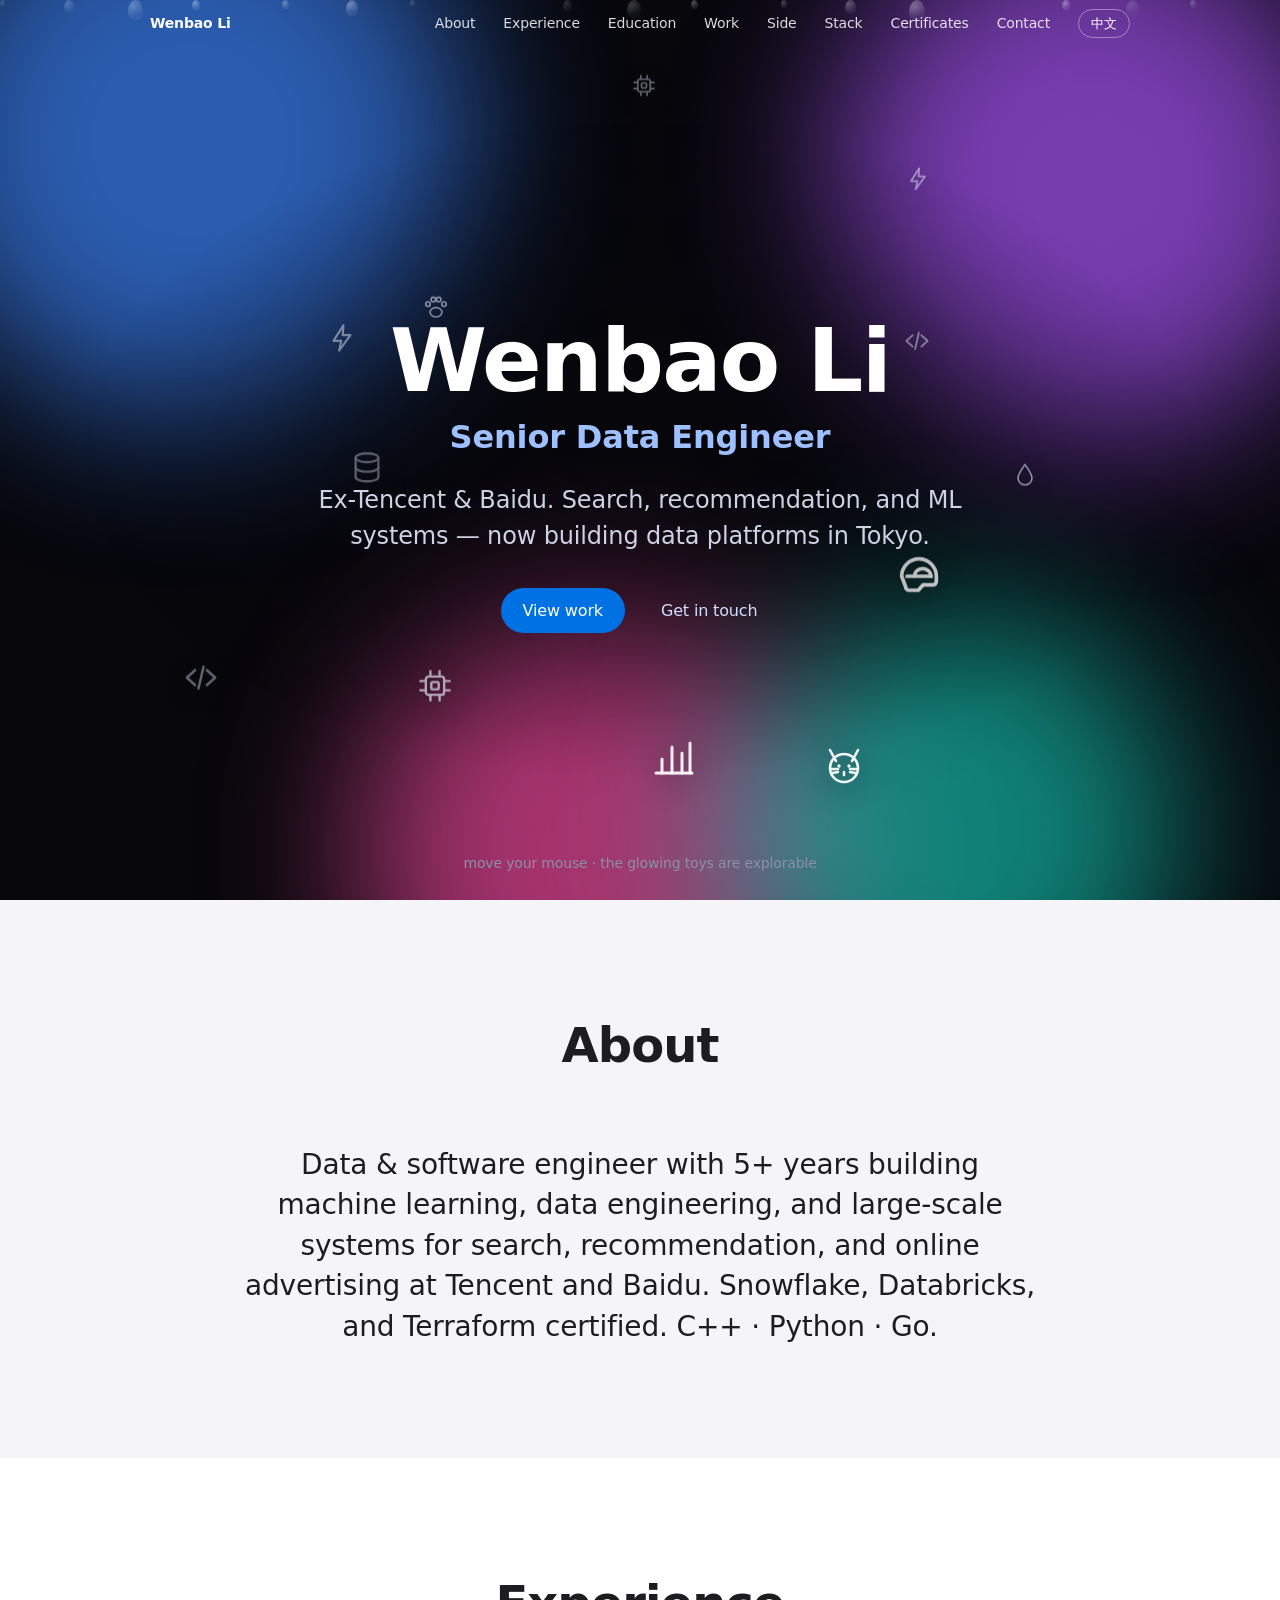
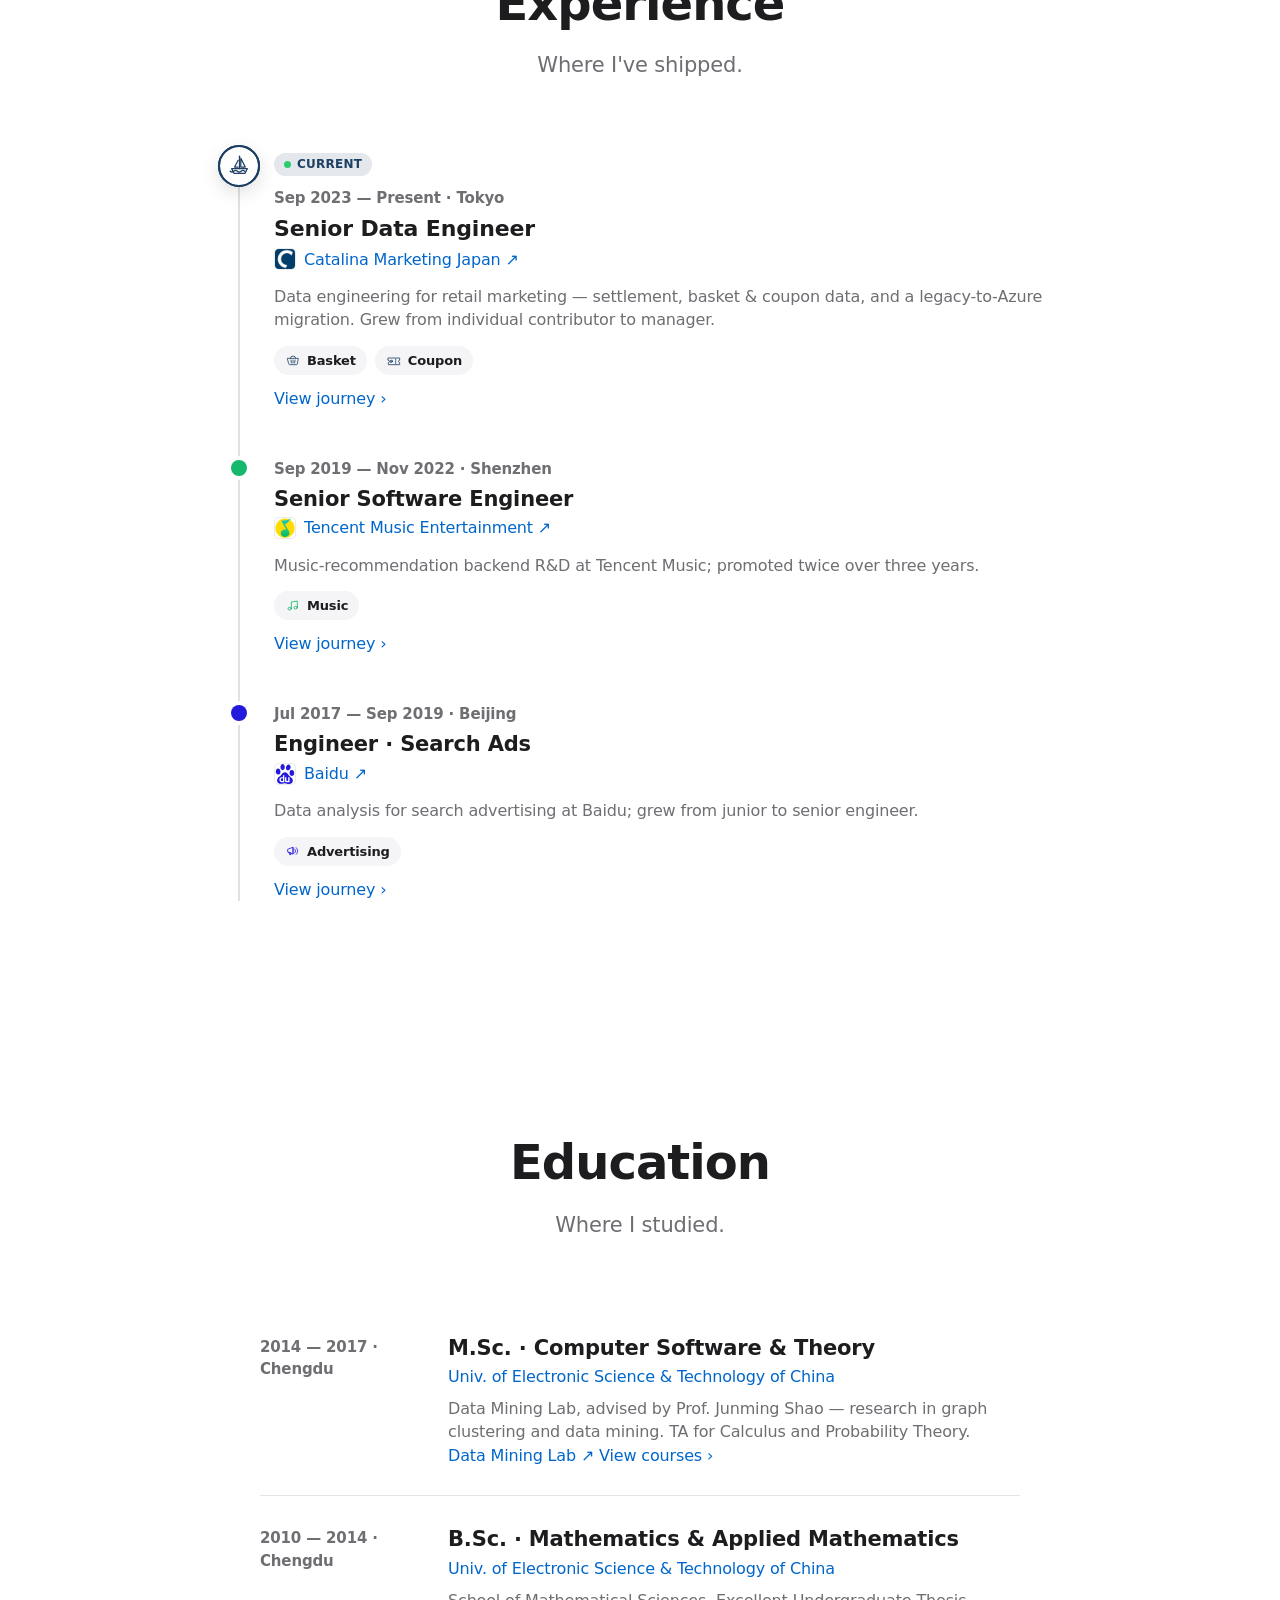
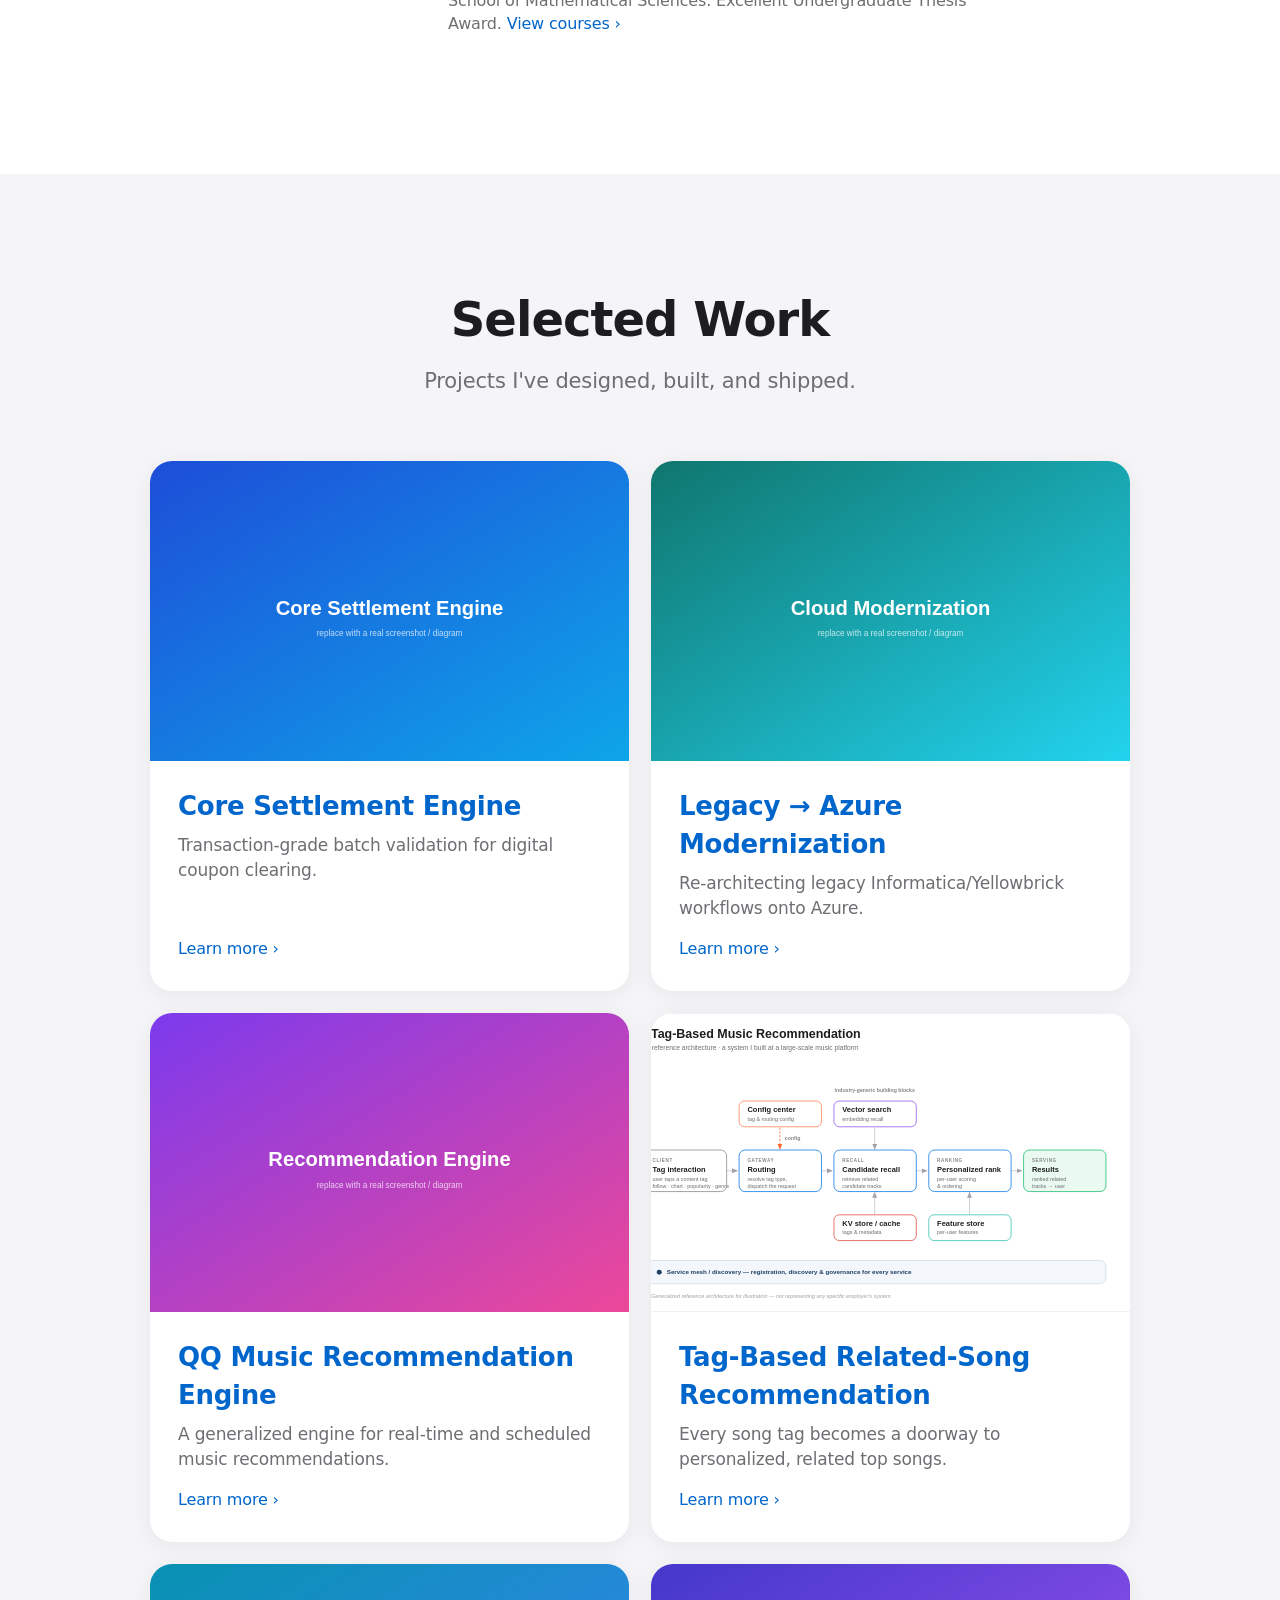
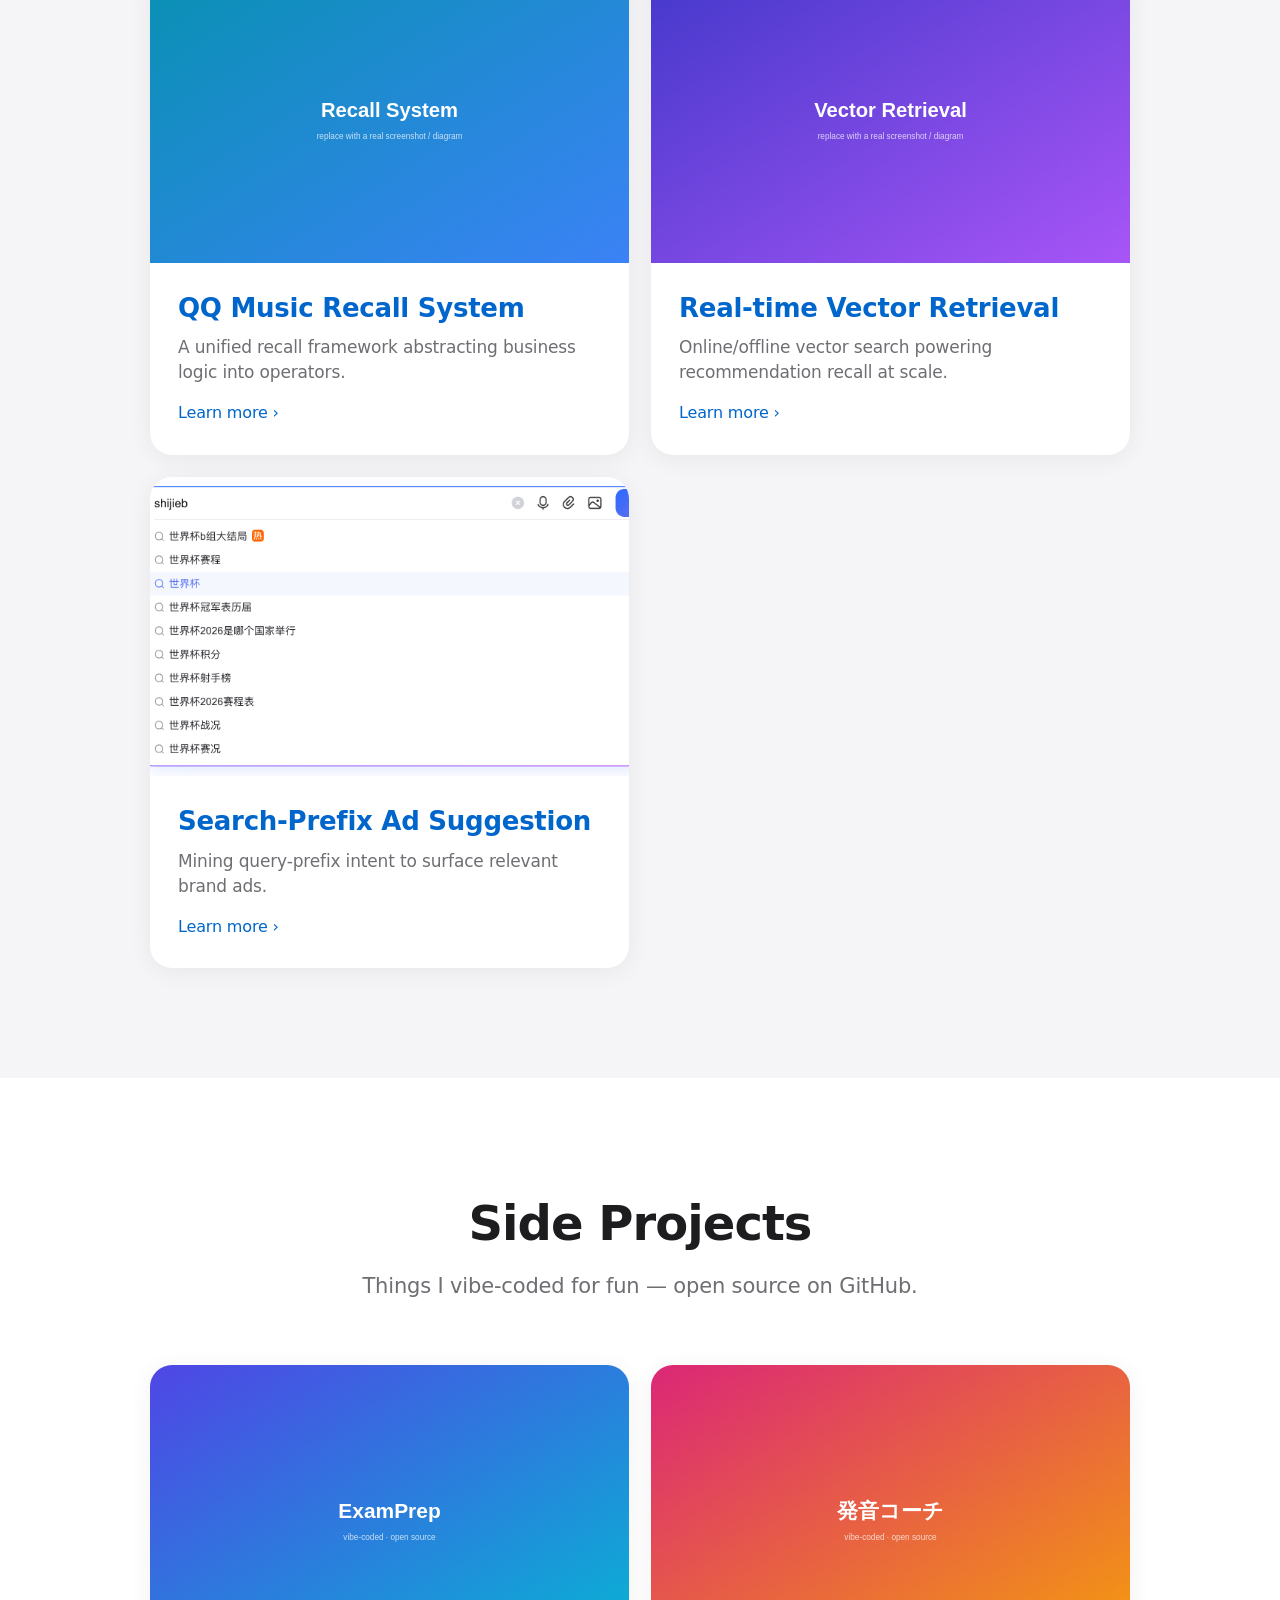
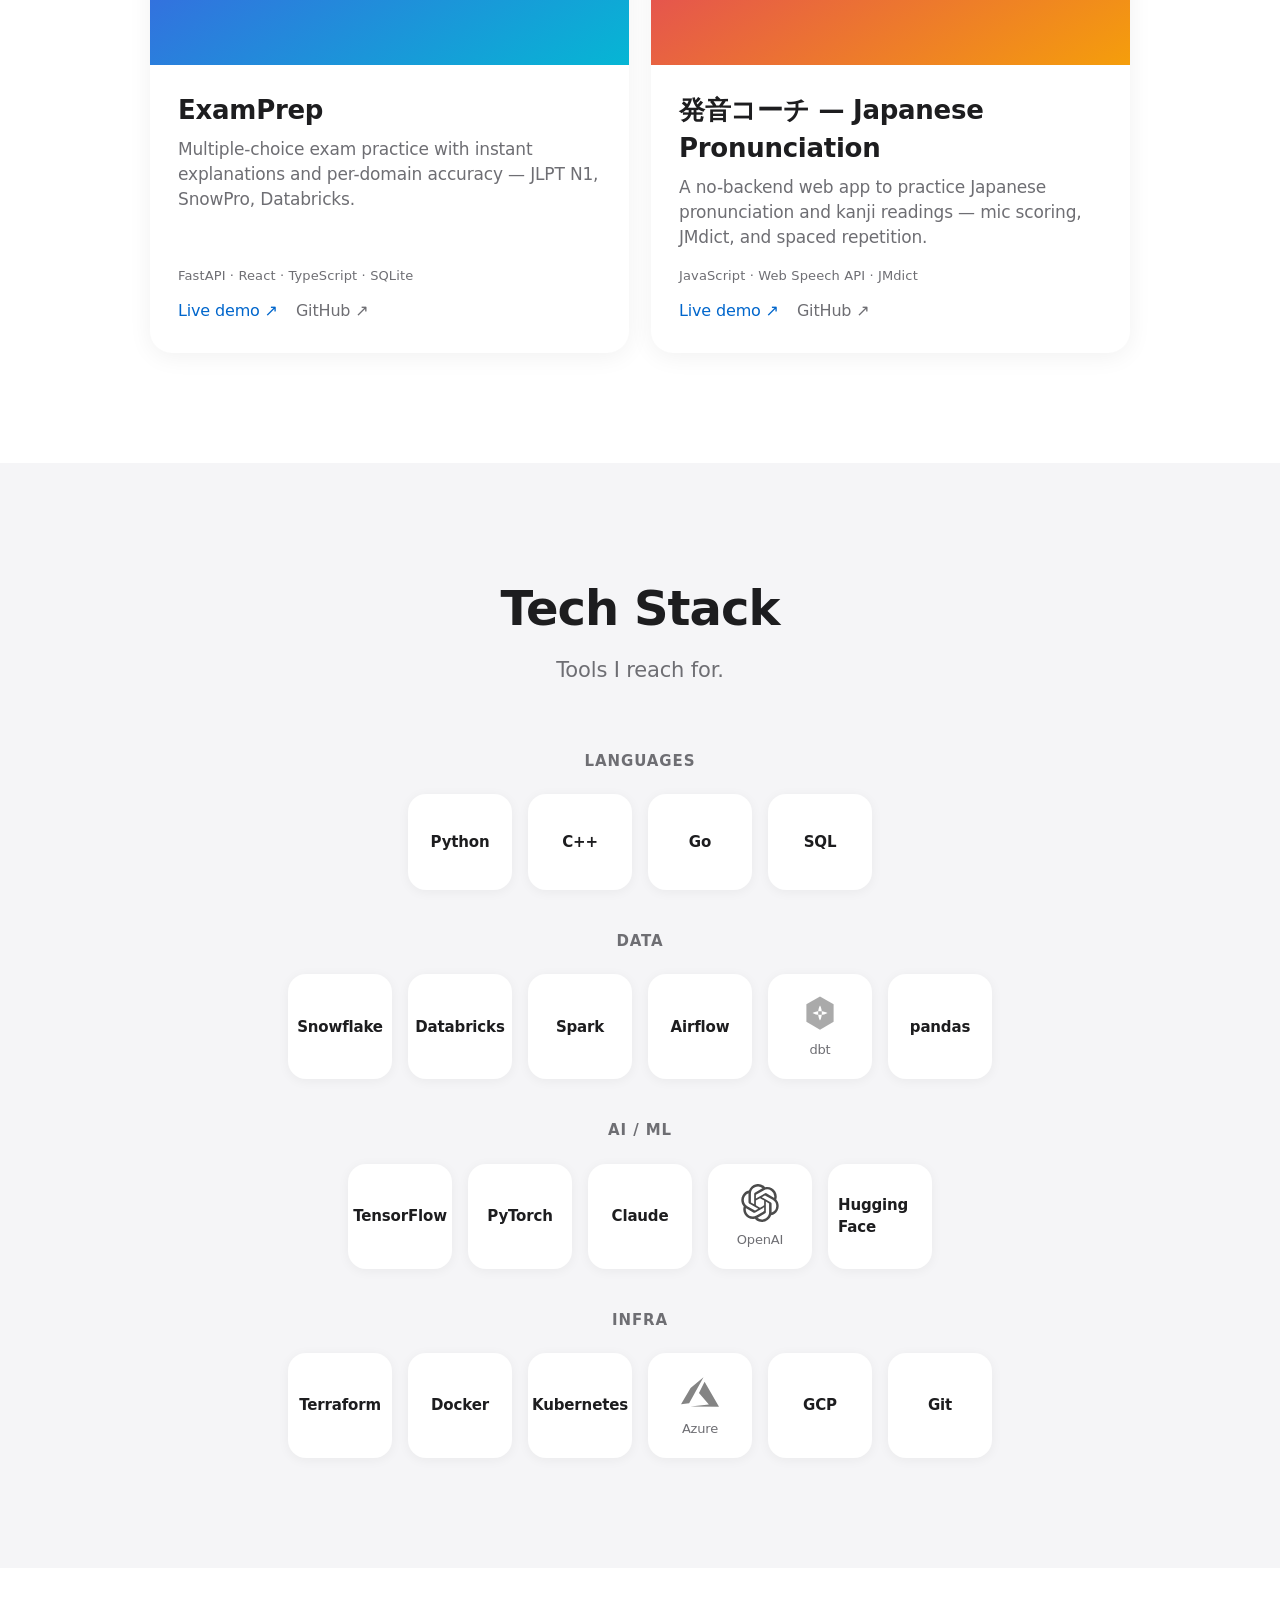
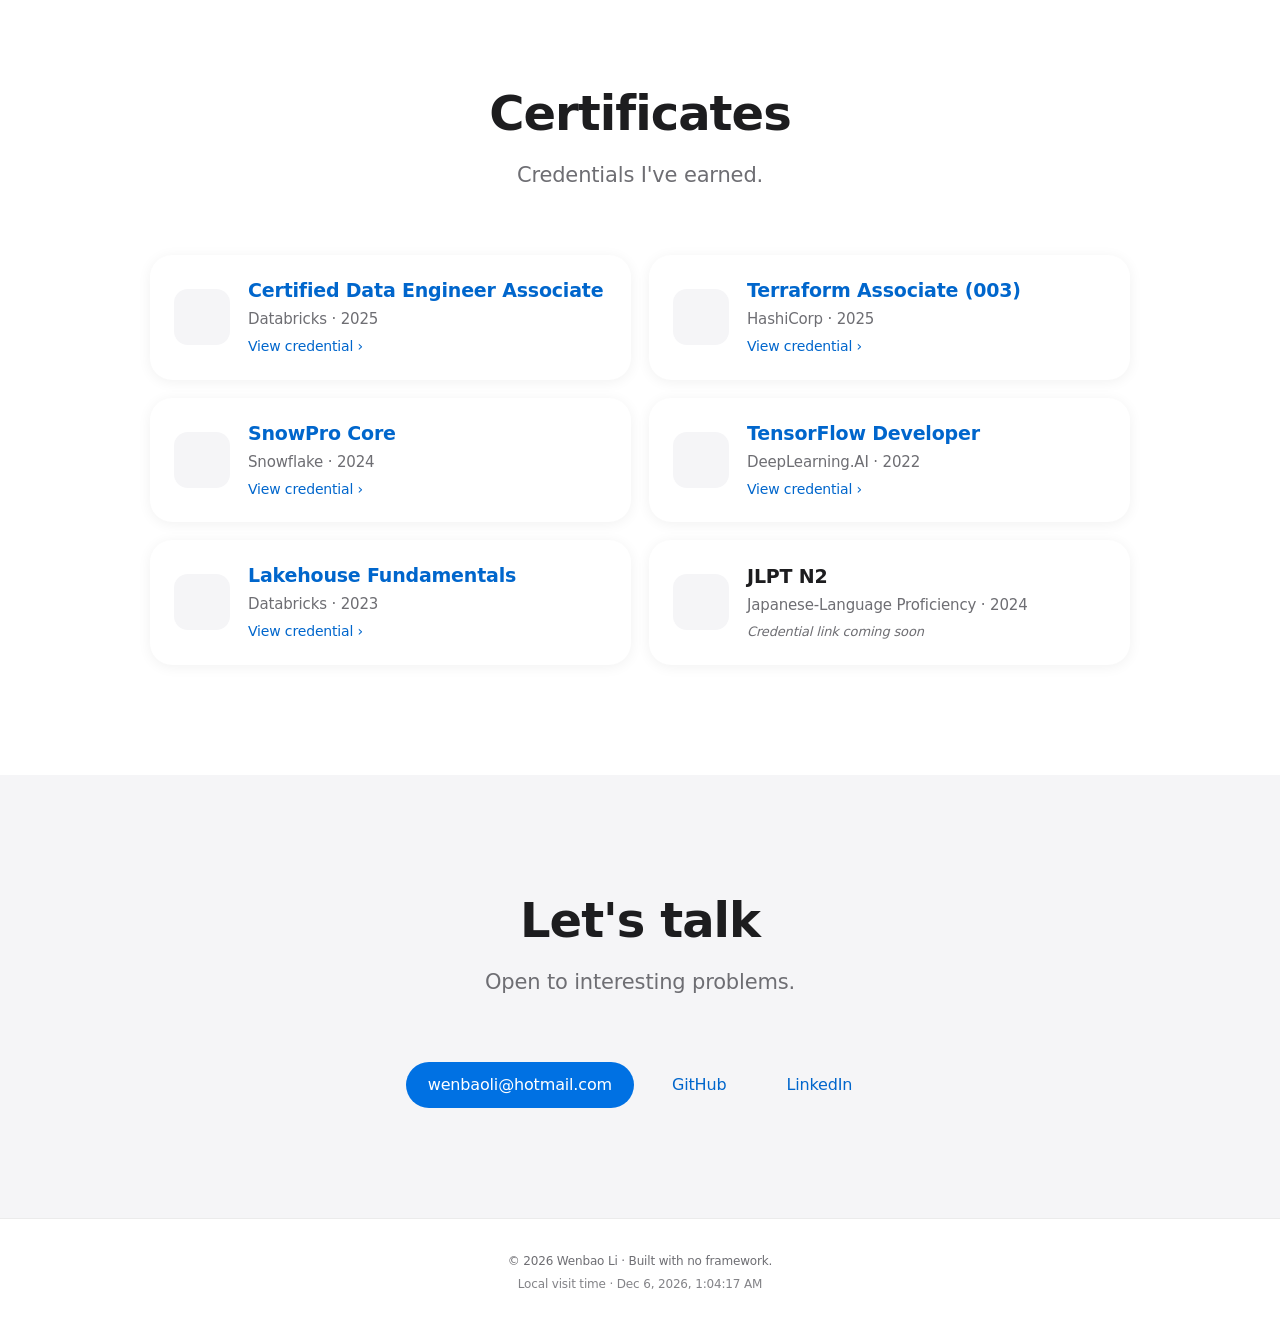
==== commit 1df94f23: "Add serverless total-visits counter (Cloudflare Worker + KV) Co-Authored-By: Claude Opus 4.8 <norepl" ====
--- a/index.html
+++ b/index.html
@@ -102,7 +102,7 @@
     </div>
   </section>
 
-  <footer>© <span id="year"></span> Wenbao Li · Built with no framework.<br><span id="visit-time" class="visit-time"></span></footer>
+  <footer>© <span id="year"></span> Wenbao Li · Built with no framework.<br><span id="visit-time" class="visit-time"></span><span id="visit-count" class="visit-time"></span></footer>
 
   <script src="js/icons.js"></script>
   <script src="js/data.js"></script>
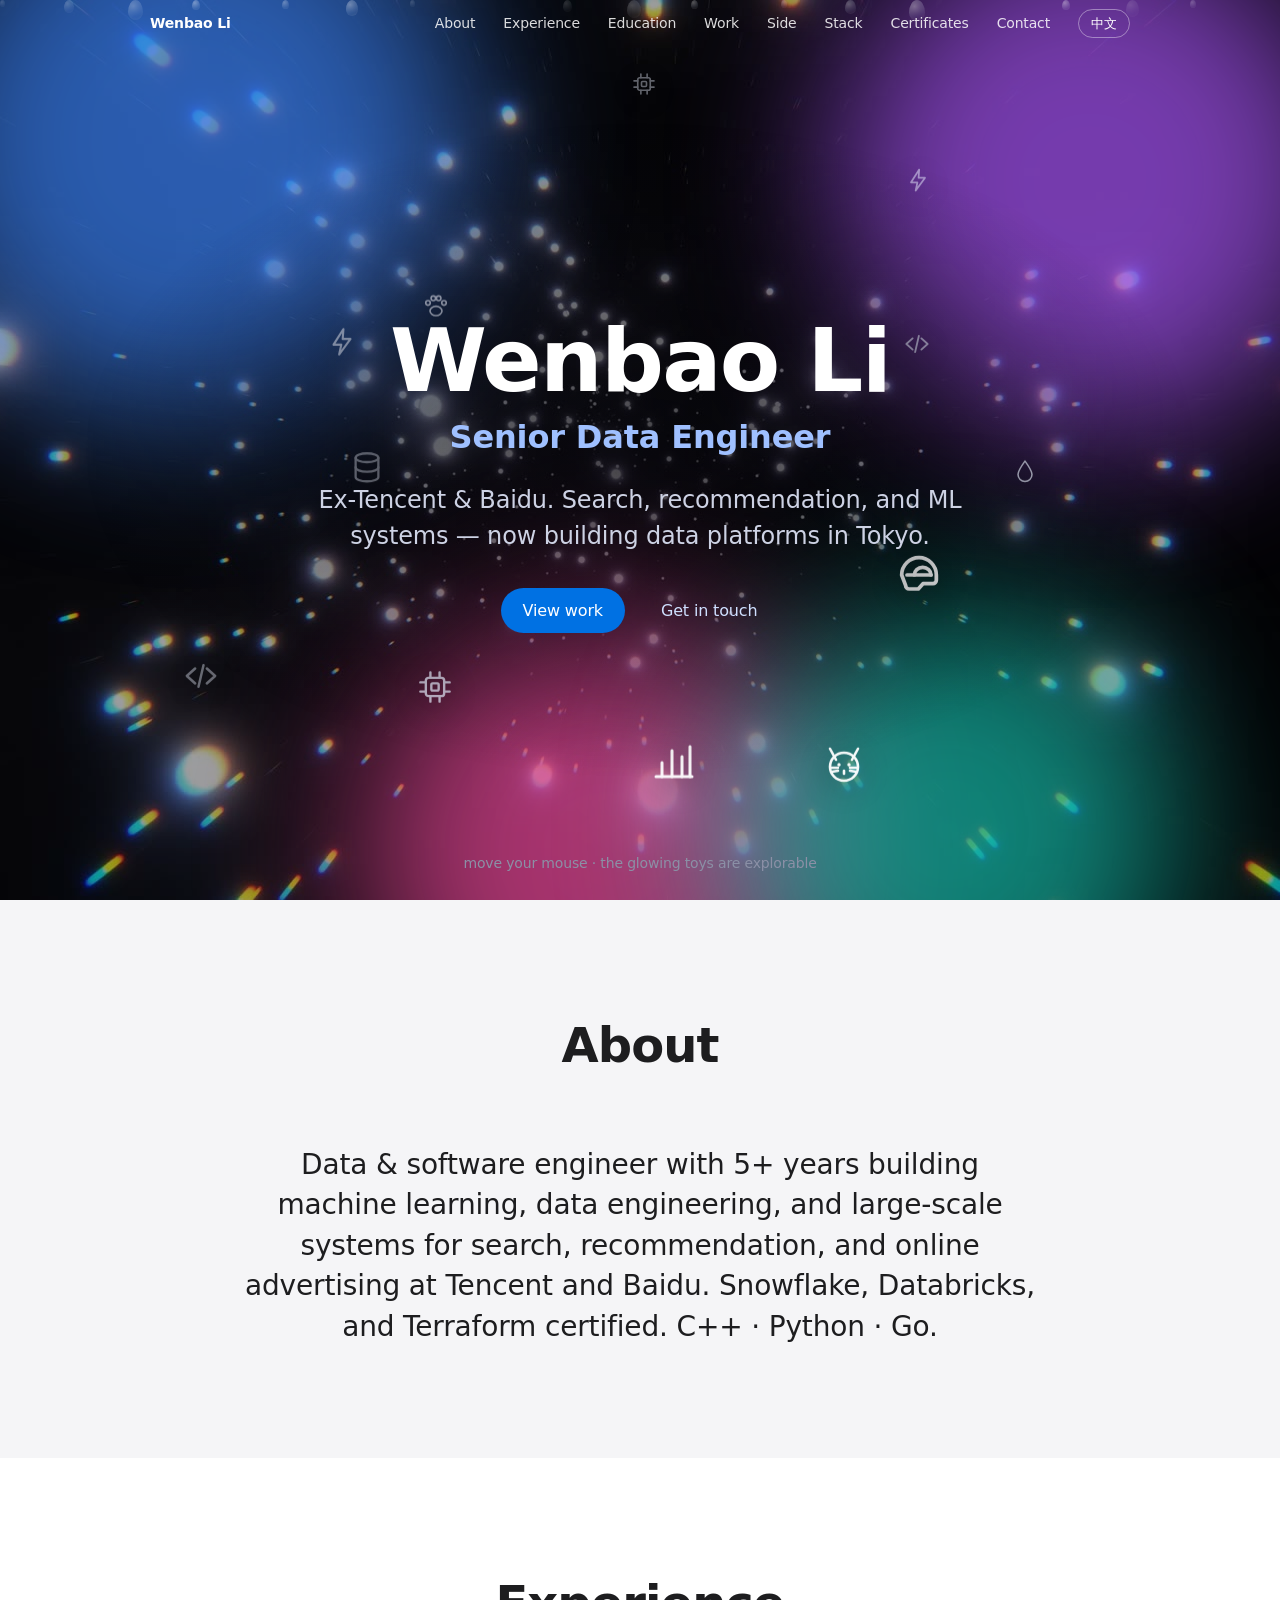
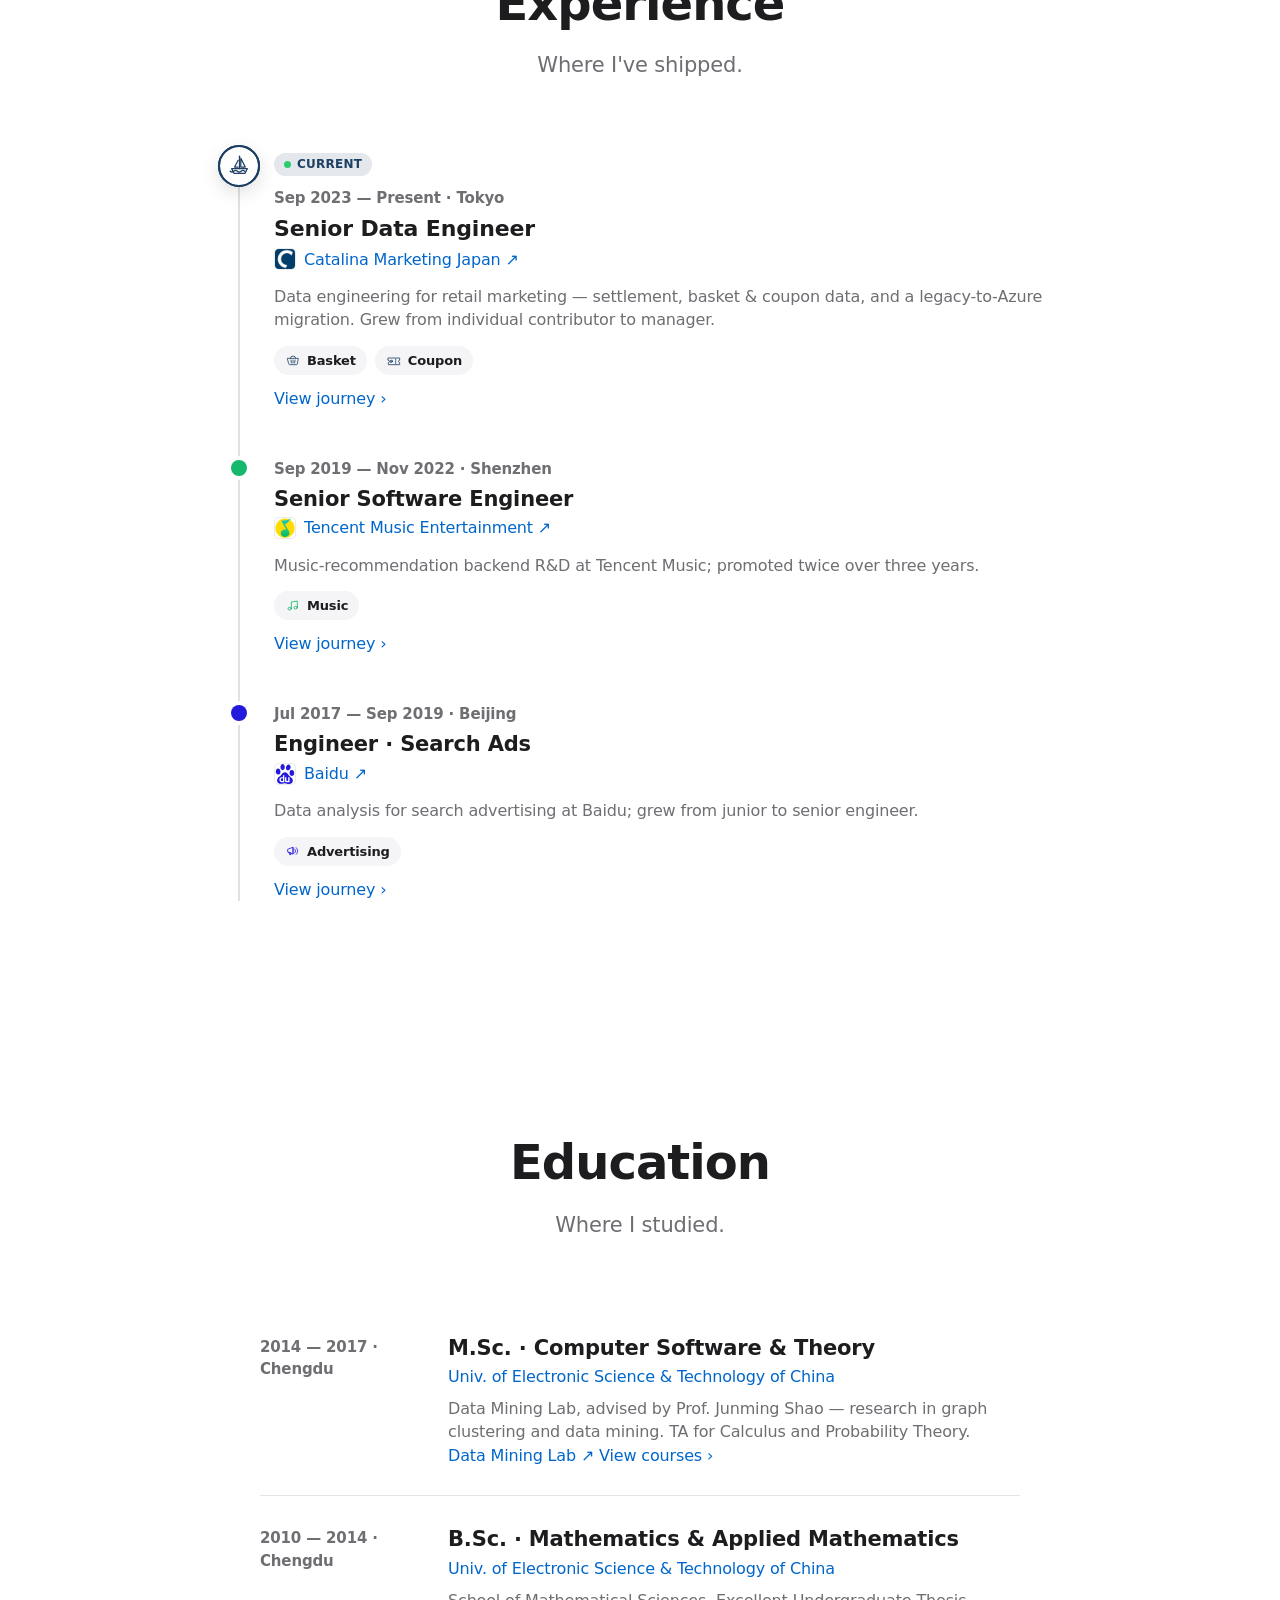
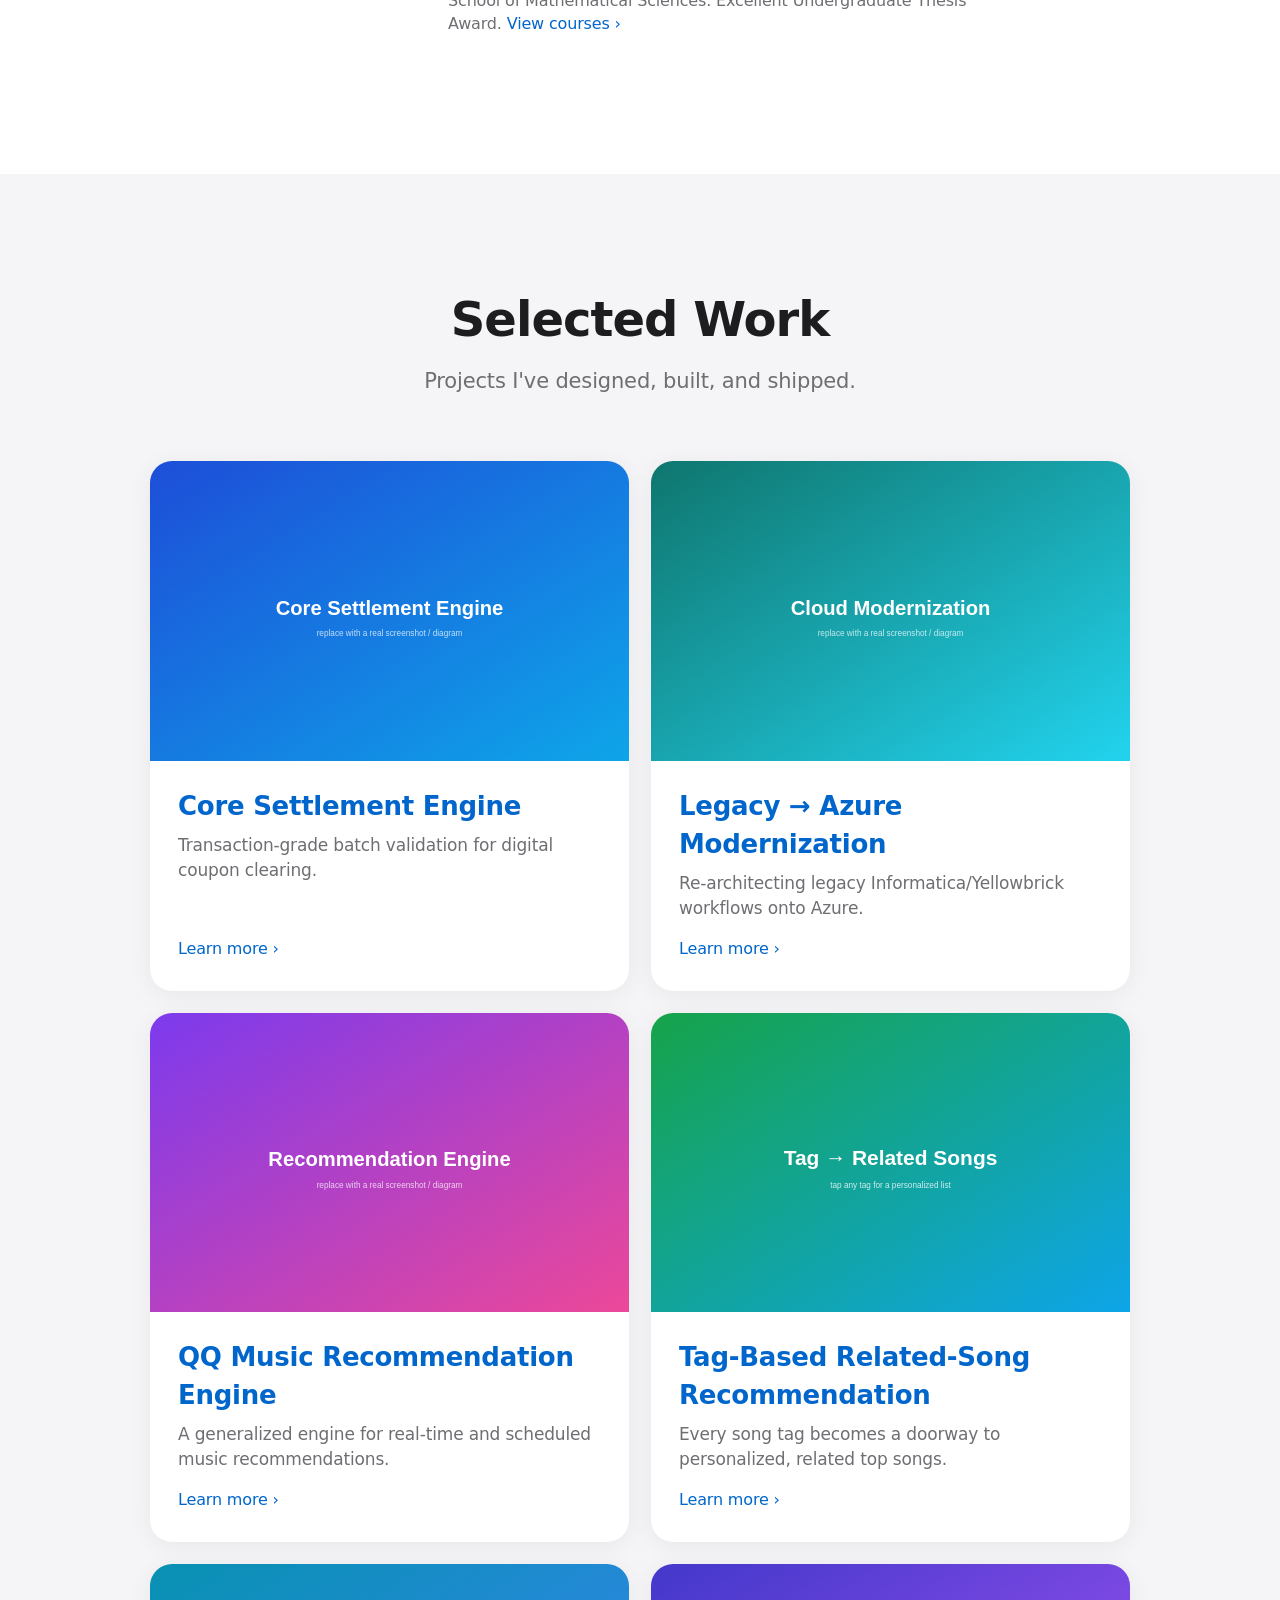
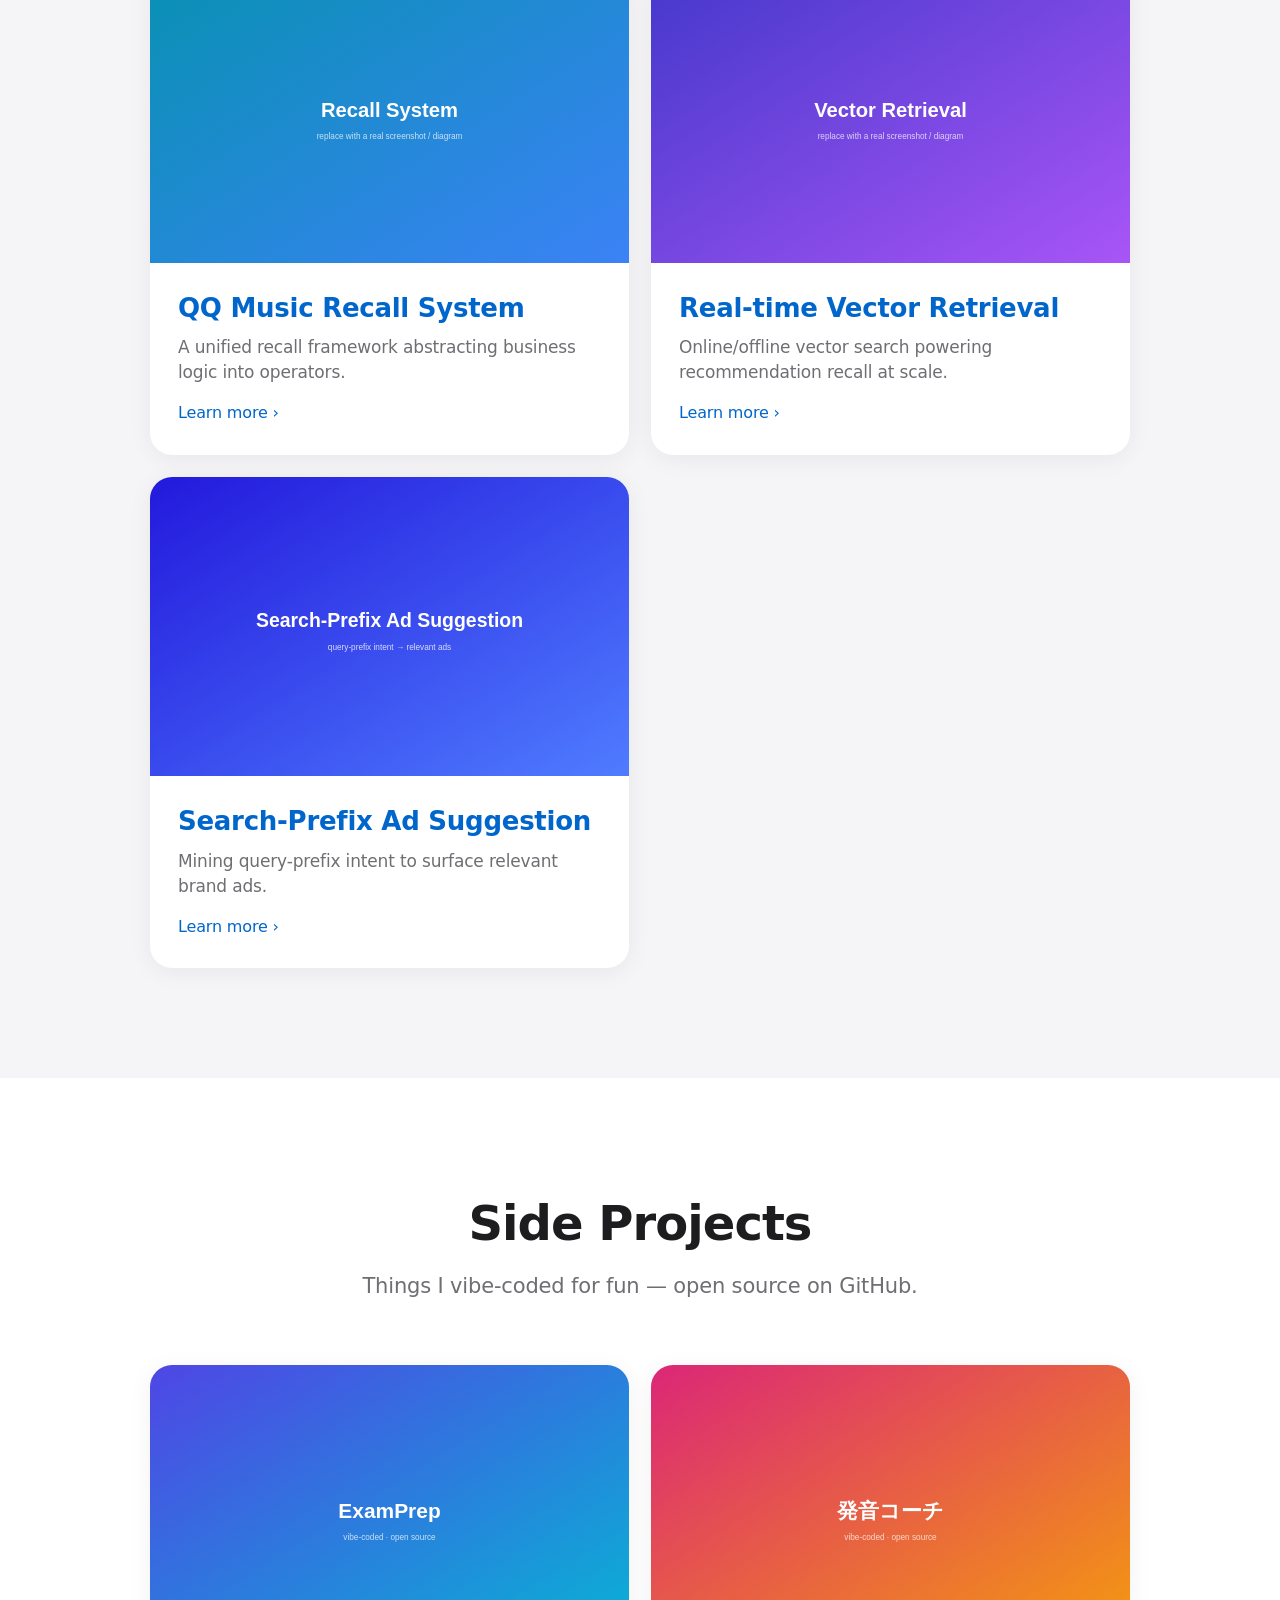
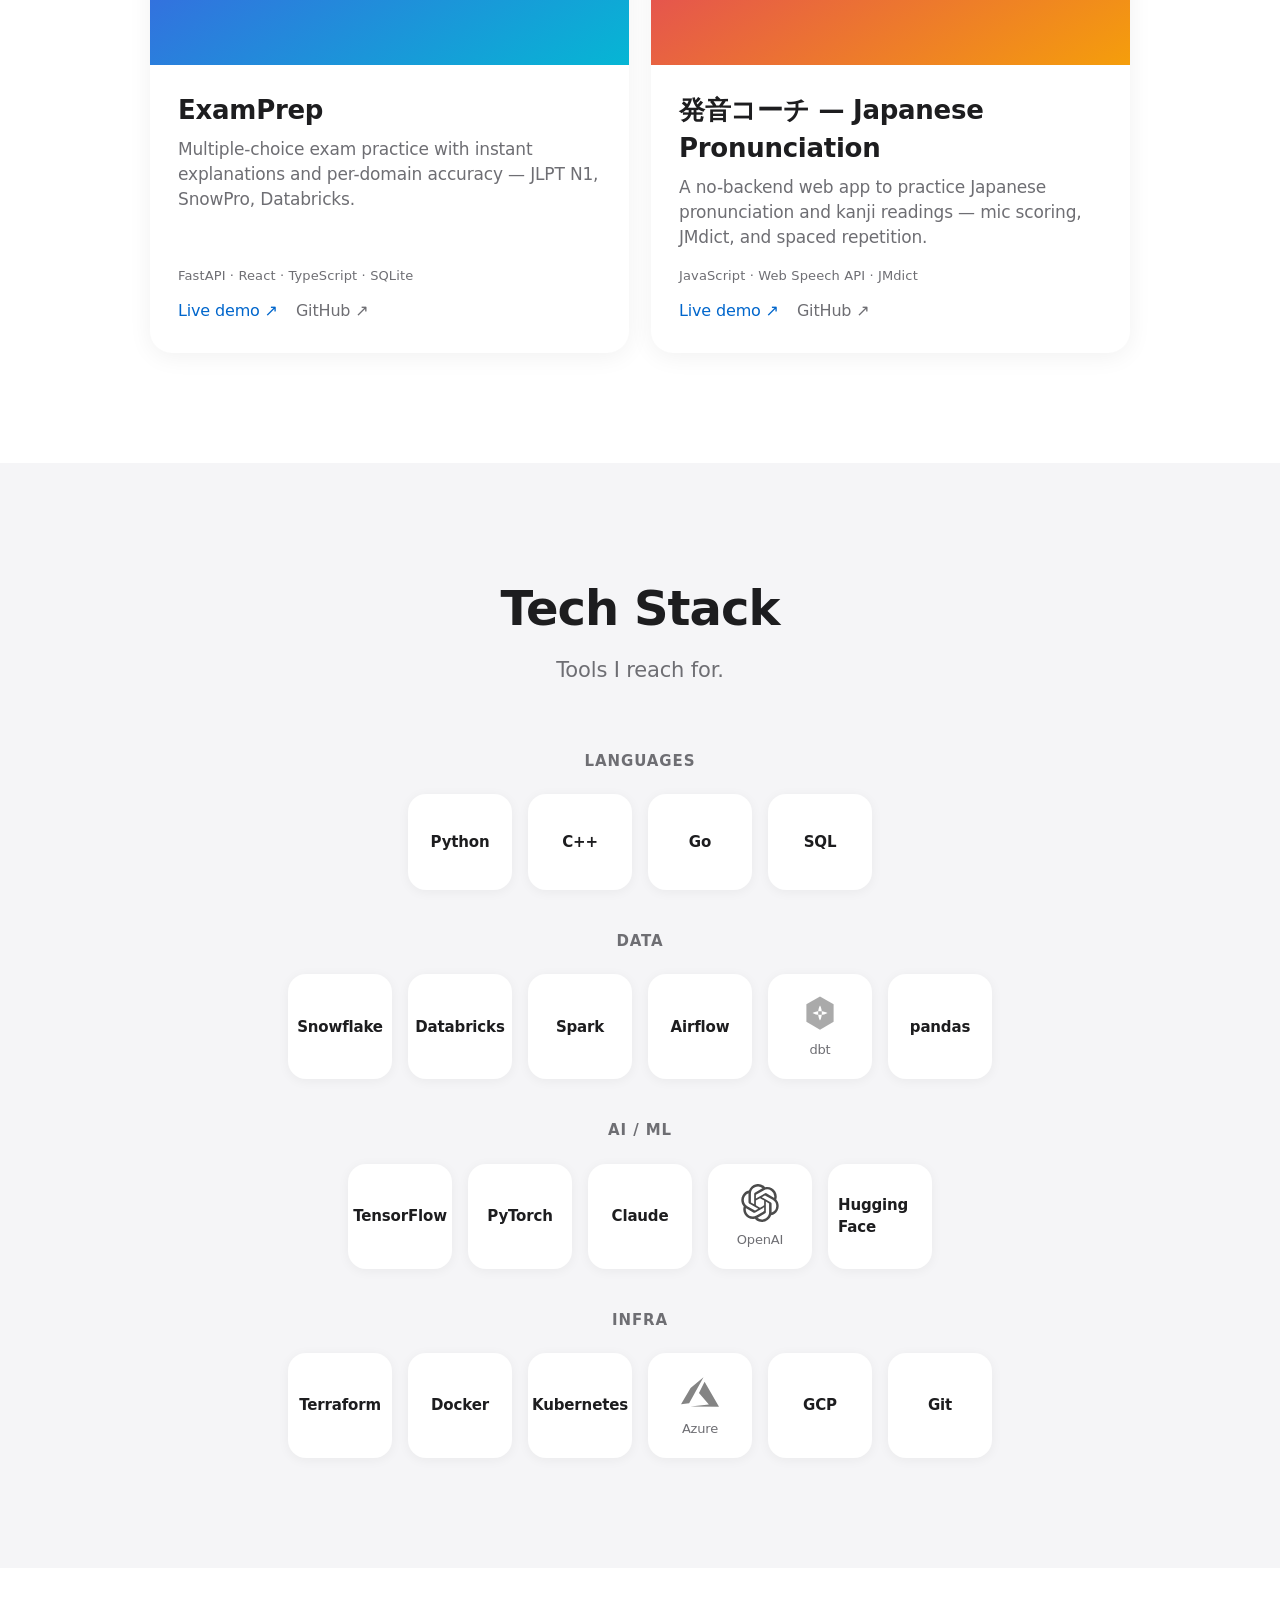
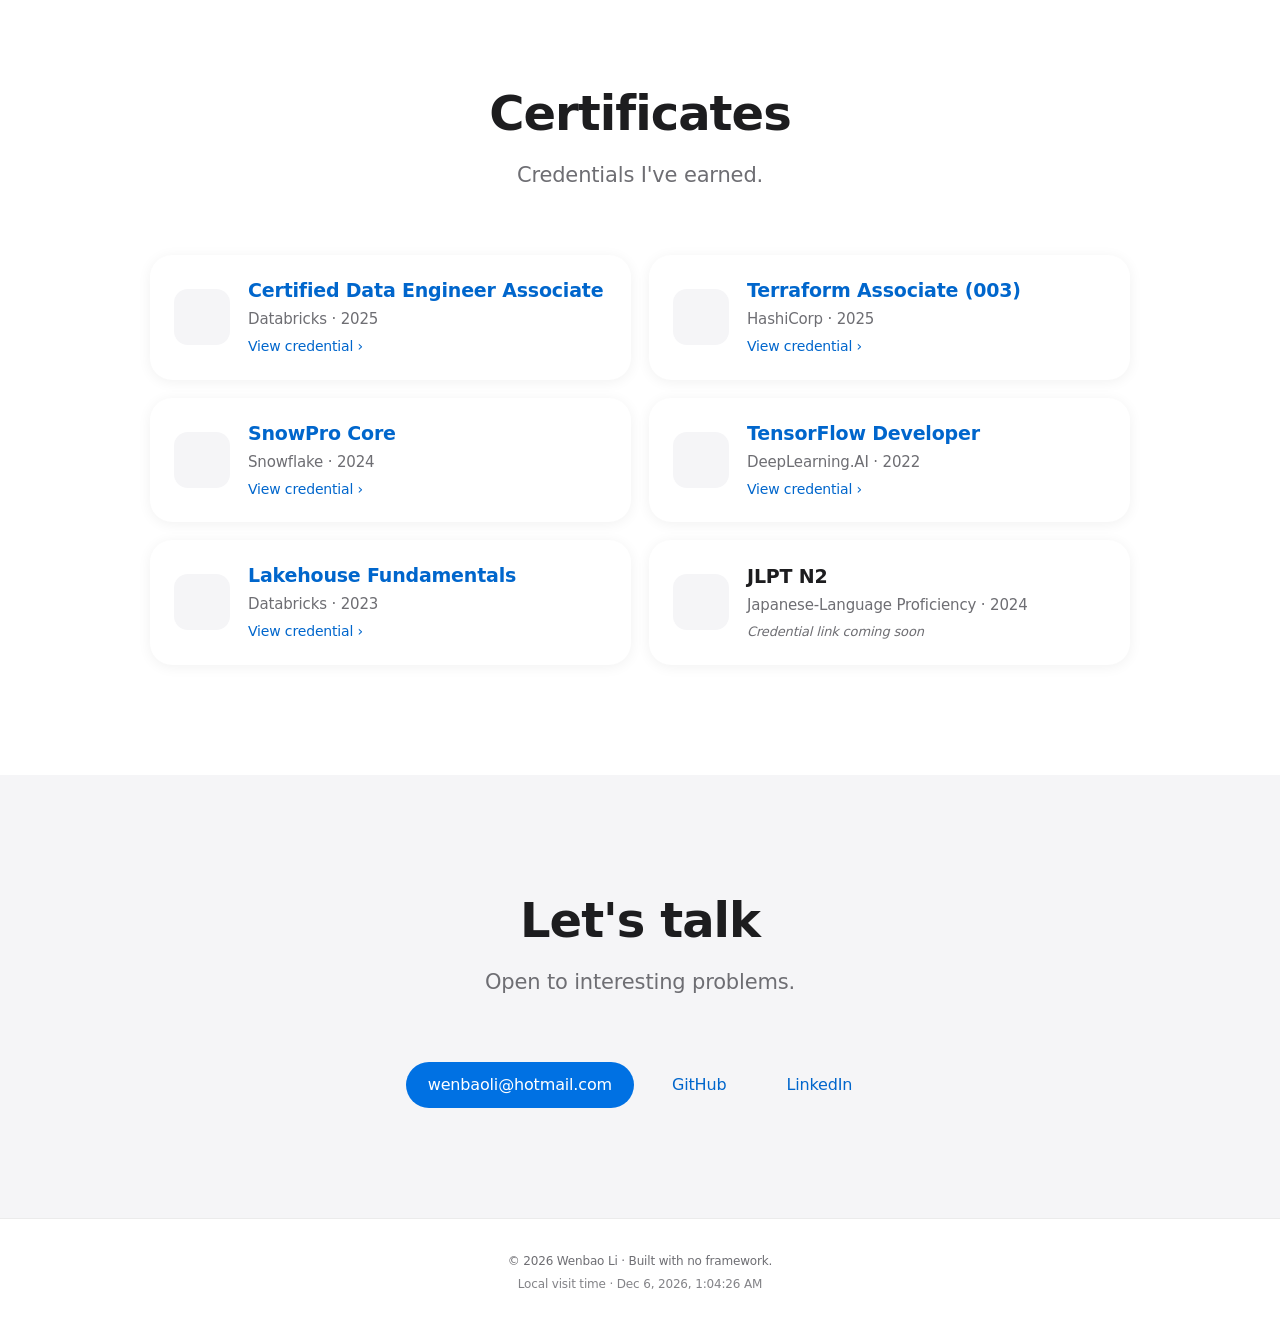
==== commit 6f4d1bbd: "Ambient starfield video behind the hero (optimized, with fallbacks) Co-Authored-By: Claude Opus 4.8 " ====
--- a/index.html
+++ b/index.html
@@ -27,6 +27,7 @@
   </nav>
 
   <header class="hero" id="hero">
+    <video class="hero-video" autoplay muted loop playsinline preload="metadata" poster="video/hero-poster.jpg"><source src="video/hero-bg.mp4" type="video/mp4"></video>
     <div class="blob b1" data-depth="0.10"></div>
     <div class="blob b2" data-depth="0.14"></div>
     <div class="blob b3" data-depth="0.08"></div>
--- a/css/style.css
+++ b/css/style.css
@@ -77,6 +77,10 @@
 .hero .b3 { width: 500px; height: 500px; background: #ec4899; bottom: -200px; left: 28%; }
 .hero .b4 { width: 460px; height: 460px; background: #14b8a6; bottom: -160px; right: 8%; }
 
+.hero-video { position: absolute; inset: 0; width: 100%; height: 100%; object-fit: cover;
+  z-index: 0; opacity: .6; pointer-events: none; }
+@media (prefers-reduced-motion: reduce) { .hero-video { display: none; } }
+@media (max-width: 700px) { .hero-video { display: none; } }
 .hero-drops { position: absolute; inset: 0; z-index: 1; pointer-events: none; overflow: hidden; }
 .hero-drops .drop {
   position: absolute; border-radius: 50% 50% 50% 50% / 60% 60% 40% 40%;
@@ -323,7 +327,10 @@
 .visit-time { display: inline-block; margin-top: 6px; opacity: .85; font-variant-numeric: tabular-nums; }
 
 /* ---------- Project detail page ---------- */
-.detail-hero { padding: clamp(50px, 8vw, 90px) 0 clamp(30px, 5vw, 50px); }
+.detail-hero { position: relative; padding: clamp(50px, 8vw, 90px) 0 clamp(30px, 5vw, 50px);
+  background:
+    radial-gradient(78% 72% at 90% -12%, color-mix(in srgb, var(--co, transparent) 26%, transparent), transparent 60%),
+    linear-gradient(180deg, color-mix(in srgb, var(--co, transparent) 14%, transparent), transparent 64%); }
 .detail-back { font-size: 15px; color: var(--accent-ink); }
 .detail-hero h1 { font-size: clamp(34px, 5.5vw, 60px); font-weight: 700; letter-spacing: -.02em; margin-top: 20px; }
 .detail-hero .one { font-size: clamp(18px, 2.6vw, 26px); color: var(--ink-soft); margin-top: 12px; max-width: 720px; }
